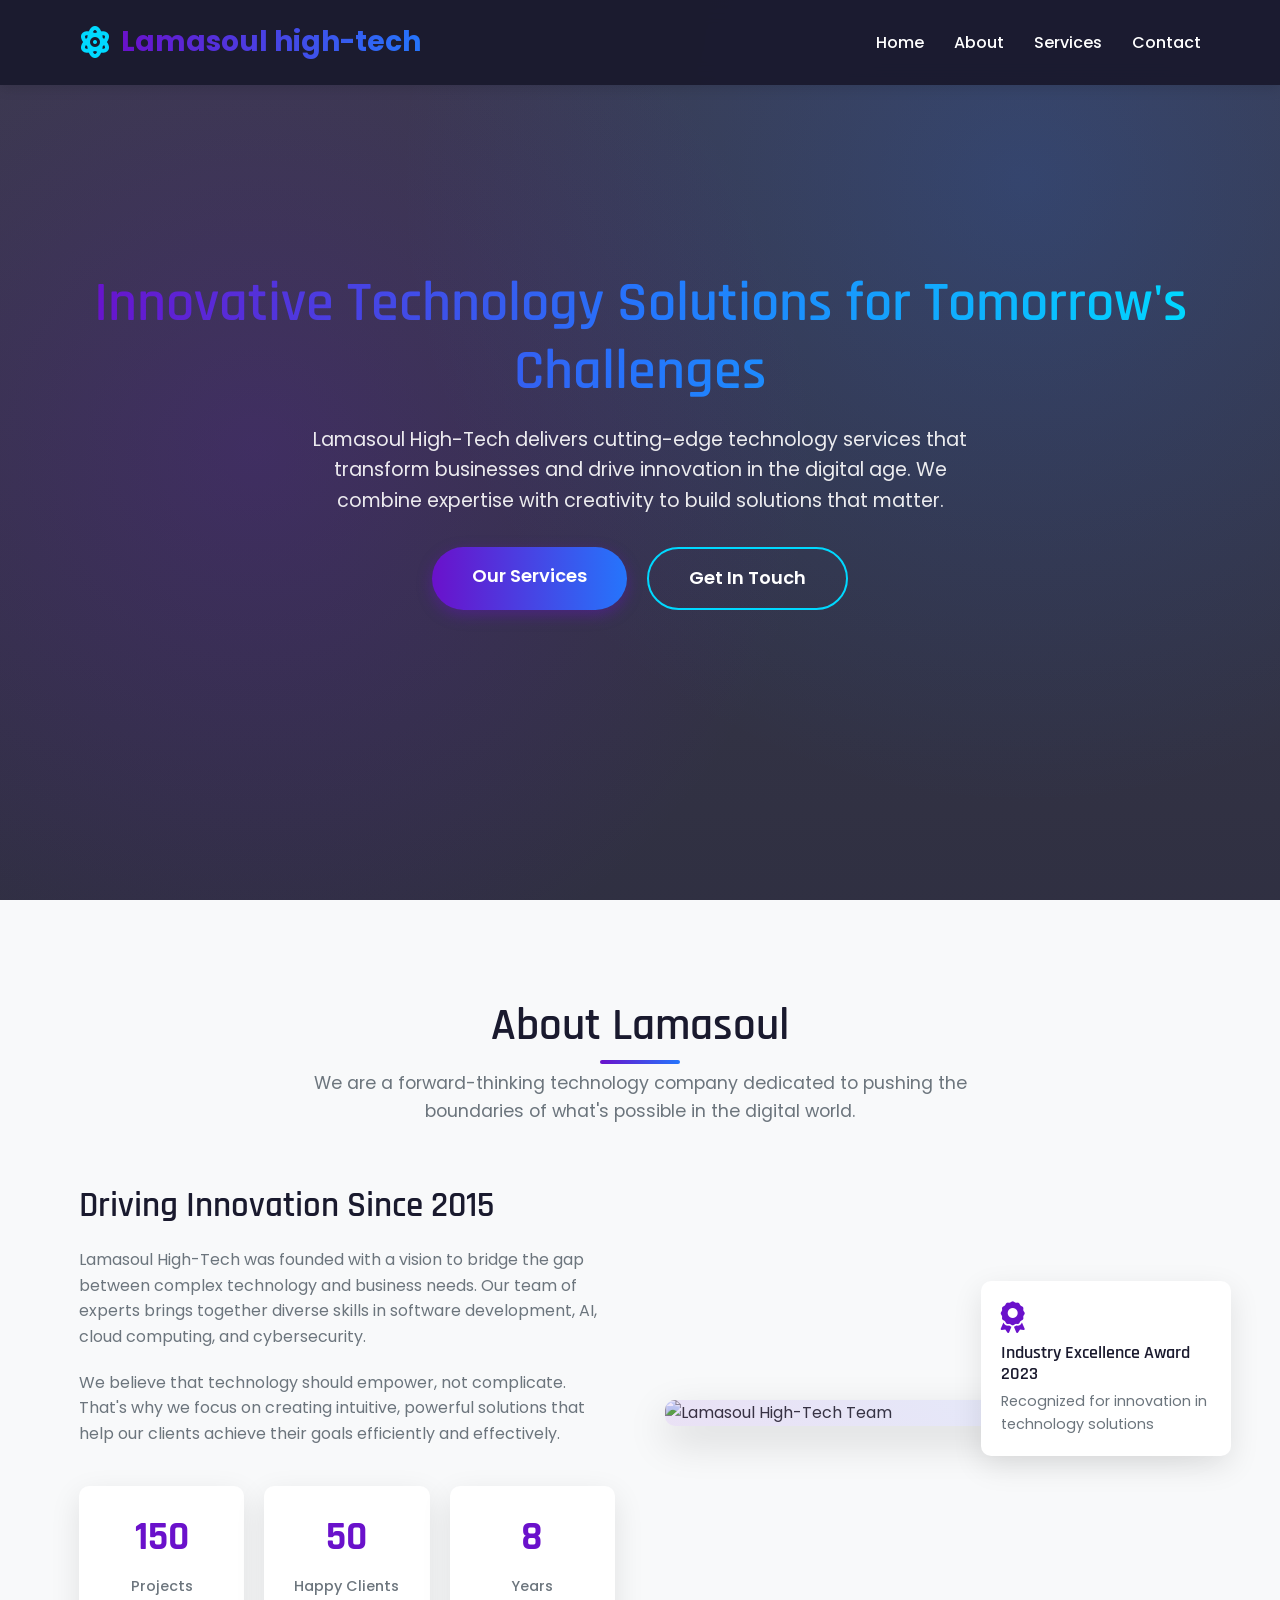
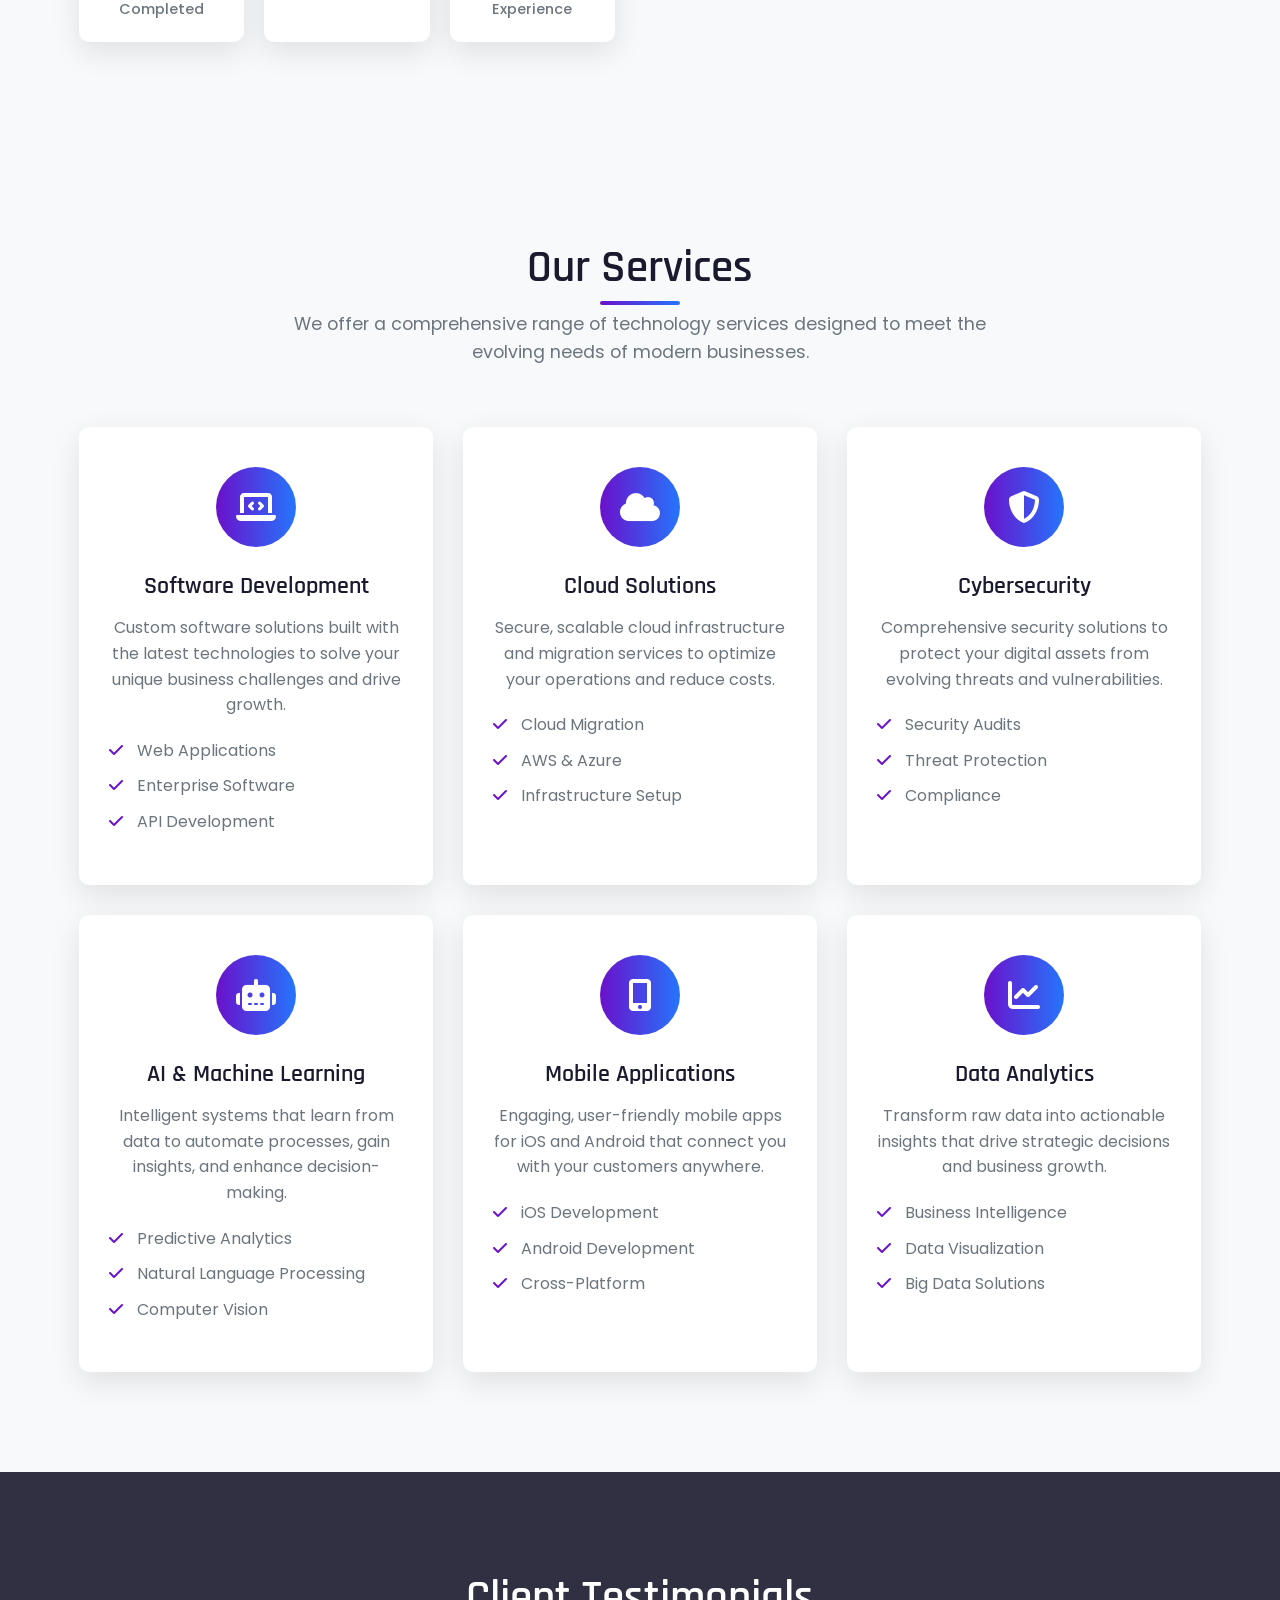
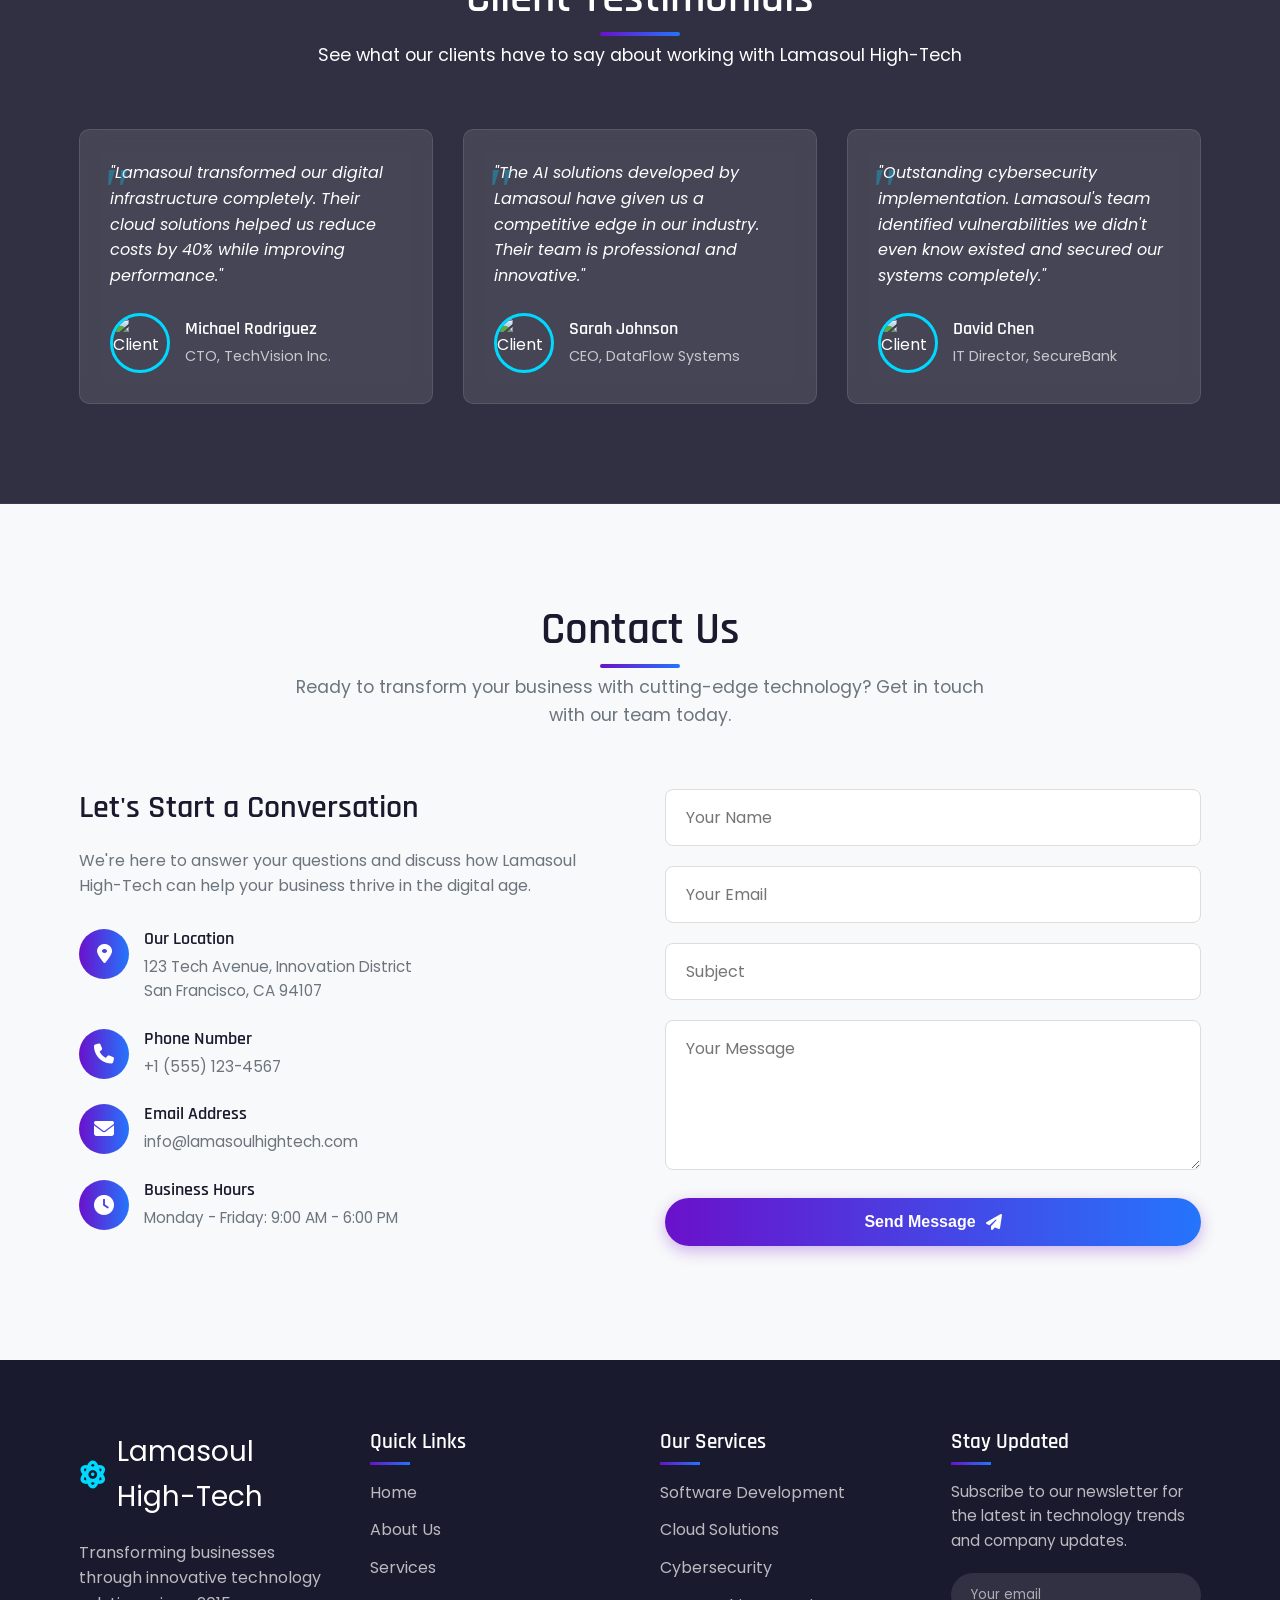
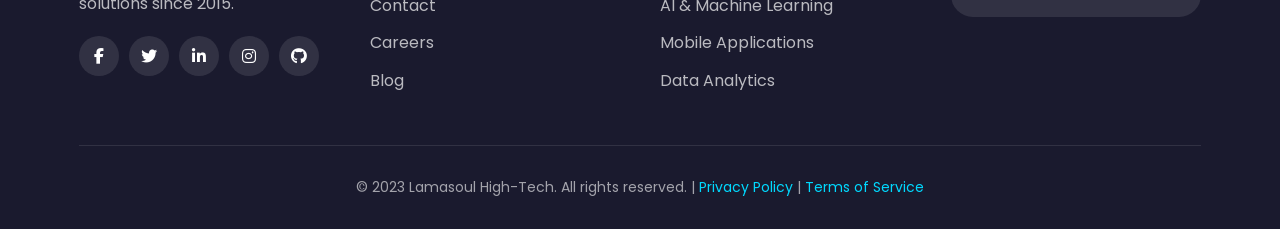
==== lamasoul-high tech/index.html @ cce23ae1 "message" ====
<!DOCTYPE html>
<html lang="en">
<head>
    <meta charset="UTF-8">
    <meta name="viewport" content="width=device-width, initial-scale=1.0">
    <title>Lamasoul High-Tech | Innovative Technology Solutions</title>
    <link rel="stylesheet" href="https://cdnjs.cloudflare.com/ajax/libs/font-awesome/6.4.0/css/all.min.css">
    <link href="https://fonts.googleapis.com/css2?family=Poppins:wght@300;400;500;600;700&family=Rajdhani:wght@500;600;700&display=swap" rel="stylesheet">
    <link rel="stylesheet" href="style.css">
</head>
<body>
    <!-- Header & Navigation -->
    <header id="header">
        <div class="container nav-container">
            <a href="#" class="logo">
                <i class="fas fa-atom logo-icon"></i>
                <span class="logo-text">Lamasoul high-tech</span>
            </a>
            
            <button class="mobile-menu-btn" id="mobileMenuBtn">
                <i class="fas fa-bars"></i>
            </button>
            
            <ul class="nav-links" id="navLinks">
                <li><a href="#home">Home</a></li>
                <li><a href="#about">About</a></li>
                <li><a href="#services">Services</a></li>
                <li><a href="#contact">Contact</a></li>
            </ul>
        </div>
    </header>

    <!-- Hero Section -->
    <section class="hero" id="home">
        <div class="container hero-content">
            <h1>Innovative Technology Solutions for Tomorrow's Challenges</h1>
            <p>Lamasoul High-Tech delivers cutting-edge technology services that transform businesses and drive innovation in the digital age. We combine expertise with creativity to build solutions that matter.</p>
            <div class="hero-buttons">
                <a href="#services" class="cta-button">Our Services</a>
                <a href="#contact" class="cta-button secondary">Get In Touch</a>
            </div>
        </div>
    </section>

    <!-- About Section -->
    <section id="about">
        <div class="container">
            <div class="section-title">
                <h2>About Lamasoul</h2>
                <p>We are a forward-thinking technology company dedicated to pushing the boundaries of what's possible in the digital world.</p>
            </div>
            
            <div class="about-content">
                <div class="about-text">
                    <h3>Driving Innovation Since 2015</h3>
                    <p>Lamasoul High-Tech was founded with a vision to bridge the gap between complex technology and business needs. Our team of experts brings together diverse skills in software development, AI, cloud computing, and cybersecurity.</p>
                    <p>We believe that technology should empower, not complicate. That's why we focus on creating intuitive, powerful solutions that help our clients achieve their goals efficiently and effectively.</p>
                    
                    <div class="stats-container">
                        <div class="stat">
                            <div class="stat-number" data-count="150">0</div>
                            <div class="stat-label">Projects Completed</div>
                        </div>
                        <div class="stat">
                            <div class="stat-number" data-count="50">0</div>
                            <div class="stat-label">Happy Clients</div>
                        </div>
                        <div class="stat">
                            <div class="stat-number" data-count="8">0</div>
                            <div class="stat-label">Years Experience</div>
                        </div>
                    </div>
                </div>
                
                <div class="about-image">
                    <div class="image-frame">
                        <img src="https://images.unsplash.com/photo-1552664730-d307ca884978?ixlib=rb-4.0.3&auto=format&fit=crop&w=1350&q=80" alt="Lamasoul High-Tech Team">
                    </div>
                    <div class="floating-card">
                        <i class="fas fa-award"></i>
                        <h4>Industry Excellence Award 2023</h4>
                        <p>Recognized for innovation in technology solutions</p>
                    </div>
                </div>
            </div>
        </div>
    </section>

    <!-- Services Section -->
    <section class="services" id="services">
        <div class="container">
            <div class="section-title">
                <h2>Our Services</h2>
                <p>We offer a comprehensive range of technology services designed to meet the evolving needs of modern businesses.</p>
            </div>
            
            <div class="services-container">
                <div class="service-card">
                    <div class="service-icon">
                        <i class="fas fa-laptop-code"></i>
                    </div>
                    <h3>Software Development</h3>
                    <p>Custom software solutions built with the latest technologies to solve your unique business challenges and drive growth.</p>
                    <ul class="service-features">
                        <li><i class="fas fa-check"></i> Web Applications</li>
                        <li><i class="fas fa-check"></i> Enterprise Software</li>
                        <li><i class="fas fa-check"></i> API Development</li>
                    </ul>
                </div>
                
                <div class="service-card">
                    <div class="service-icon">
                        <i class="fas fa-cloud"></i>
                    </div>
                    <h3>Cloud Solutions</h3>
                    <p>Secure, scalable cloud infrastructure and migration services to optimize your operations and reduce costs.</p>
                    <ul class="service-features">
                        <li><i class="fas fa-check"></i> Cloud Migration</li>
                        <li><i class="fas fa-check"></i> AWS & Azure</li>
                        <li><i class="fas fa-check"></i> Infrastructure Setup</li>
                    </ul>
                </div>
                
                <div class="service-card">
                    <div class="service-icon">
                        <i class="fas fa-shield-alt"></i>
                    </div>
                    <h3>Cybersecurity</h3>
                    <p>Comprehensive security solutions to protect your digital assets from evolving threats and vulnerabilities.</p>
                    <ul class="service-features">
                        <li><i class="fas fa-check"></i> Security Audits</li>
                        <li><i class="fas fa-check"></i> Threat Protection</li>
                        <li><i class="fas fa-check"></i> Compliance</li>
                    </ul>
                </div>
                
                <div class="service-card">
                    <div class="service-icon">
                        <i class="fas fa-robot"></i>
                    </div>
                    <h3>AI & Machine Learning</h3>
                    <p>Intelligent systems that learn from data to automate processes, gain insights, and enhance decision-making.</p>
                    <ul class="service-features">
                        <li><i class="fas fa-check"></i> Predictive Analytics</li>
                        <li><i class="fas fa-check"></i> Natural Language Processing</li>
                        <li><i class="fas fa-check"></i> Computer Vision</li>
                    </ul>
                </div>
                
                <div class="service-card">
                    <div class="service-icon">
                        <i class="fas fa-mobile-alt"></i>
                    </div>
                    <h3>Mobile Applications</h3>
                    <p>Engaging, user-friendly mobile apps for iOS and Android that connect you with your customers anywhere.</p>
                    <ul class="service-features">
                        <li><i class="fas fa-check"></i> iOS Development</li>
                        <li><i class="fas fa-check"></i> Android Development</li>
                        <li><i class="fas fa-check"></i> Cross-Platform</li>
                    </ul>
                </div>
                
                <div class="service-card">
                    <div class="service-icon">
                        <i class="fas fa-chart-line"></i>
                    </div>
                    <h3>Data Analytics</h3>
                    <p>Transform raw data into actionable insights that drive strategic decisions and business growth.</p>
                    <ul class="service-features">
                        <li><i class="fas fa-check"></i> Business Intelligence</li>
                        <li><i class="fas fa-check"></i> Data Visualization</li>
                        <li><i class="fas fa-check"></i> Big Data Solutions</li>
                    </ul>
                </div>
            </div>
        </div>
    </section>

    <!-- Testimonials Section -->
    <section class="testimonials">
        <div class="container">
            <div class="section-title">
                <h2>Client Testimonials</h2>
                <p>See what our clients have to say about working with Lamasoul High-Tech</p>
            </div>
            
            <div class="testimonial-container">
                <div class="testimonial-card">
                    <div class="testimonial-content">
                        <p>"Lamasoul transformed our digital infrastructure completely. Their cloud solutions helped us reduce costs by 40% while improving performance."</p>
                    </div>
                    <div class="testimonial-author">
                        <div class="author-image">
                            <img src="https://randomuser.me/api/portraits/men/32.jpg" alt="Client">
                        </div>
                        <div class="author-info">
                            <h4>Michael Rodriguez</h4>
                            <p>CTO, TechVision Inc.</p>
                        </div>
                    </div>
                </div>
                
                <div class="testimonial-card">
                    <div class="testimonial-content">
                        <p>"The AI solutions developed by Lamasoul have given us a competitive edge in our industry. Their team is professional and innovative."</p>
                    </div>
                    <div class="testimonial-author">
                        <div class="author-image">
                            <img src="https://randomuser.me/api/portraits/women/44.jpg" alt="Client">
                        </div>
                        <div class="author-info">
                            <h4>Sarah Johnson</h4>
                            <p>CEO, DataFlow Systems</p>
                        </div>
                    </div>
                </div>
                
                <div class="testimonial-card">
                    <div class="testimonial-content">
                        <p>"Outstanding cybersecurity implementation. Lamasoul's team identified vulnerabilities we didn't even know existed and secured our systems completely."</p>
                    </div>
                    <div class="testimonial-author">
                        <div class="author-image">
                            <img src="https://randomuser.me/api/portraits/men/65.jpg" alt="Client">
                        </div>
                        <div class="author-info">
                            <h4>David Chen</h4>
                            <p>IT Director, SecureBank</p>
                        </div>
                    </div>
                </div>
            </div>
        </div>
    </section>

    <!-- Contact Section -->
    <section id="contact">
        <div class="container">
            <div class="section-title">
                <h2>Contact Us</h2>
                <p>Ready to transform your business with cutting-edge technology? Get in touch with our team today.</p>
            </div>
            
            <div class="contact-container">
                <div class="contact-info">
                    <h3>Let's Start a Conversation</h3>
                    <p>We're here to answer your questions and discuss how Lamasoul High-Tech can help your business thrive in the digital age.</p>
                    
                    <div class="contact-details">
                        <div class="contact-item">
                            <i class="fas fa-map-marker-alt"></i>
                            <div>
                                <h4>Our Location</h4>
                                <p>123 Tech Avenue, Innovation District<br>San Francisco, CA 94107</p>
                            </div>
                        </div>
                        
                        <div class="contact-item">
                            <i class="fas fa-phone"></i>
                            <div>
                                <h4>Phone Number</h4>
                                <p>+1 (555) 123-4567</p>
                            </div>
                        </div>
                        
                        <div class="contact-item">
                            <i class="fas fa-envelope"></i>
                            <div>
                                <h4>Email Address</h4>
                                <p>info@lamasoulhightech.com</p>
                            </div>
                        </div>
                        
                        <div class="contact-item">
                            <i class="fas fa-clock"></i>
                            <div>
                                <h4>Business Hours</h4>
                                <p>Monday - Friday: 9:00 AM - 6:00 PM</p>
                            </div>
                        </div>
                    </div>
                </div>
                
                <div class="contact-form">
                    <form id="contactForm">
                        <div class="form-group">
                            <input type="text" placeholder="Your Name" required id="name">
                        </div>
                        <div class="form-group">
                            <input type="email" placeholder="Your Email" required id="email">
                        </div>
                        <div class="form-group">
                            <input type="text" placeholder="Subject" required id="subject">
                        </div>
                        <div class="form-group">
                            <textarea placeholder="Your Message" required id="message"></textarea>
                        </div>
                        <button type="submit" class="submit-btn">
                            <span>Send Message</span>
                            <i class="fas fa-paper-plane"></i>
                        </button>
                    </form>
                </div>
            </div>
        </div>
    </section>

    <!-- Footer -->
    <footer>
        <div class="container">
            <div class="footer-container">
                <div class="footer-about">
                    <div class="footer-logo">
                        <i class="fas fa-atom"></i> Lamasoul High-Tech
                    </div>
                    <p>Transforming businesses through innovative technology solutions since 2015.</p>
                    <div class="social-icons">
                        <a href="#"><i class="fab fa-facebook-f"></i></a>
                        <a href="#"><i class="fab fa-twitter"></i></a>
                        <a href="#"><i class="fab fa-linkedin-in"></i></a>
                        <a href="#"><i class="fab fa-instagram"></i></a>
                        <a href="#"><i class="fab fa-github"></i></a>
                    </div>
                </div>
                
                <div class="footer-links">
                    <h4>Quick Links</h4>
                    <ul>
                        <li><a href="#home">Home</a></li>
                        <li><a href="#about">About Us</a></li>
                        <li><a href="#services">Services</a></li>
                        <li><a href="#contact">Contact</a></li>
                        <li><a href="#">Careers</a></li>
                        <li><a href="#">Blog</a></li>
                    </ul>
                </div>
                
                <div class="footer-services">
                    <h4>Our Services</h4>
                    <ul>
                        <li><a href="#services">Software Development</a></li>
                        <li><a href="#services">Cloud Solutions</a></li>
                        <li><a href="#services">Cybersecurity</a></li>
                        <li><a href="#services">AI & Machine Learning</a></li>
                        <li><a href="#services">Mobile Applications</a></li>
                        <li><a href="#services">Data Analytics</a></li>
                    </ul>
                </div>
                
                <div class="footer-newsletter">
                    <h4>Stay Updated</h4>
                    <p>Subscribe to our newsletter for the latest in technology trends and company updates.</p>
                    <form id="newsletterForm">
                        <div class="newsletter-input">
                            <input type="email" placeholder="Your email" required>
                            <button type="submit"><i class="fas fa-paper-plane"></i></button>
                        </div>
                    </form>
                </div>
            </div>
            
            <div class="copyright">
                <p>&copy; 2023 Lamasoul High-Tech. All rights reserved. | <a href="#">Privacy Policy</a> | <a href="#">Terms of Service</a></p>
            </div>
        </div>
    </footer>

    <!-- Back to Top Button -->
    <button class="back-to-top" id="backToTop">
        <i class="fas fa-arrow-up"></i>
    </button>

    <script src="script.js"></script>
</body>
</html>
---- lamasoul-high tech/style.css ----
/* Reset and Base Styles */
* {
    margin: 0;
    padding: 0;
    box-sizing: border-box;
}

:root {
    --primary: #6a11cb;
    --primary-dark: #4d0c9c;
    --secondary: #2575fc;
    --secondary-dark: #1c5dc1;
    --accent: #00d9ff;
    --accent-dark: #00b8d9;
    --dark: #1a1a2e;
    --dark-light: #2d2d44;
    --light: #f8f9fa;
    --gray: #6c757d;
    --gray-light: #e9ecef;
    --success: #28a745;
    --transition: all 0.3s ease;
    --shadow: 0 10px 30px rgba(0, 0, 0, 0.1);
    --shadow-hover: 0 15px 40px rgba(0, 0, 0, 0.15);
}

body {
    font-family: 'Poppins', sans-serif;
    line-height: 1.6;
    color: #333;
    background-color: var(--light);
    overflow-x: hidden;
}

h1, h2, h3, h4 {
    font-family: 'Rajdhani', sans-serif;
    font-weight: 600;
    line-height: 1.2;
}

.container {
    width: 90%;
    max-width: 1200px;
    margin: 0 auto;
    padding: 0 15px;
}

/* Header & Navigation */
header {
    background-color: rgba(26, 26, 46, 0.95);
    padding: 20px 0;
    position: fixed;
    width: 100%;
    top: 0;
    z-index: 1000;
    box-shadow: 0 4px 12px rgba(0, 0, 0, 0.1);
    transition: var(--transition);
    backdrop-filter: blur(10px);
}

header.scrolled {
    padding: 15px 0;
    background-color: rgba(26, 26, 46, 0.98);
}

.nav-container {
    display: flex;
    justify-content: space-between;
    align-items: center;
}

.logo {
    display: flex;
    align-items: center;
    color: white;
    text-decoration: none;
    font-weight: 700;
    font-size: 28px;
    transition: var(--transition);
}

.logo:hover {
    transform: scale(1.05);
}

.logo-icon {
    color: var(--accent);
    margin-right: 10px;
    font-size: 32px;
    transition: var(--transition);
}

.logo:hover .logo-icon {
    transform: rotate(180deg);
}

.logo-text {
    background: linear-gradient(to right, #6a11cb, #2575fc);
    -webkit-background-clip: text;
    background-clip: text;
    color: transparent;
}

.nav-links {
    display: flex;
    list-style: none;
}

.nav-links li {
    margin-left: 30px;
}

.nav-links a {
    color: white;
    text-decoration: none;
    font-weight: 500;
    font-size: 16px;
    transition: var(--transition);
    position: relative;
    padding: 5px 0;
}

.nav-links a:hover {
    color: var(--accent);
}

.nav-links a::after {
    content: '';
    position: absolute;
    bottom: 0;
    left: 0;
    width: 0;
    height: 2px;
    background: linear-gradient(to right, var(--primary), var(--secondary));
    transition: var(--transition);
}

.nav-links a:hover::after {
    width: 100%;
}

.mobile-menu-btn {
    display: none;
    background: none;
    border: none;
    color: white;
    font-size: 24px;
    cursor: pointer;
    width: 40px;
    height: 40px;
    border-radius: 5px;
    transition: var(--transition);
}

.mobile-menu-btn:hover {
    background-color: rgba(255, 255, 255, 0.1);
}

/* Hero Section */
.hero {
    height: 100vh;
    background: linear-gradient(rgba(26, 26, 46, 0.85), rgba(26, 26, 46, 0.9)), url('https://images.unsplash.com/photo-1451187580459-43490279c0fa?ixlib=rb-4.0.3&auto=format&fit=crop&w=1350&q=80');
    background-size: cover;
    background-position: center;
    background-attachment: fixed;
    display: flex;
    align-items: center;
    color: white;
    text-align: center;
    padding-top: 80px;
    position: relative;
    overflow: hidden;
}

.hero::before {
    content: '';
    position: absolute;
    top: 0;
    left: 0;
    width: 100%;
    height: 100%;
    background: radial-gradient(circle at 20% 50%, rgba(106, 17, 203, 0.2) 0%, transparent 50%),
                radial-gradient(circle at 80% 20%, rgba(37, 117, 252, 0.2) 0%, transparent 50%);
}

.hero-content {
    position: relative;
    z-index: 1;
    animation: fadeInUp 1s ease;
}

.hero-content h1 {
    font-size: 3.5rem;
    margin-bottom: 20px;
    background: linear-gradient(to right, #6a11cb, #2575fc, #00d9ff);
    -webkit-background-clip: text;
    background-clip: text;
    color: transparent;
    line-height: 1.2;
}

.hero-content p {
    font-size: 1.2rem;
    max-width: 700px;
    margin: 0 auto 30px;
    color: rgba(255, 255, 255, 0.9);
}

.hero-buttons {
    display: flex;
    gap: 20px;
    justify-content: center;
    flex-wrap: wrap;
}

.cta-button {
    display: inline-block;
    padding: 15px 40px;
    background: linear-gradient(to right, var(--primary), var(--secondary));
    color: white;
    text-decoration: none;
    border-radius: 50px;
    font-weight: 600;
    font-size: 18px;
    transition: var(--transition);
    box-shadow: 0 5px 15px rgba(106, 17, 203, 0.4);
    border: none;
    cursor: pointer;
    position: relative;
    overflow: hidden;
}

.cta-button::before {
    content: '';
    position: absolute;
    top: 0;
    left: -100%;
    width: 100%;
    height: 100%;
    background: linear-gradient(90deg, transparent, rgba(255, 255, 255, 0.2), transparent);
    transition: 0.5s;
}

.cta-button:hover::before {
    left: 100%;
}

.cta-button:hover {
    transform: translateY(-5px);
    box-shadow: 0 10px 20px rgba(106, 17, 203, 0.5);
    background: linear-gradient(to right, var(--primary-dark), var(--secondary-dark));
}

.cta-button.secondary {
    background: transparent;
    border: 2px solid var(--accent);
    box-shadow: none;
}

.cta-button.secondary:hover {
    background: var(--accent);
    color: var(--dark);
}

/* Section Styling */
section {
    padding: 100px 0;
}

.section-title {
    text-align: center;
    margin-bottom: 60px;
}

.section-title h2 {
    font-size: 2.8rem;
    color: var(--dark);
    margin-bottom: 15px;
    position: relative;
    display: inline-block;
}

.section-title h2::after {
    content: '';
    position: absolute;
    bottom: -10px;
    left: 50%;
    transform: translateX(-50%);
    width: 80px;
    height: 4px;
    background: linear-gradient(to right, var(--primary), var(--secondary));
    border-radius: 2px;
}

.section-title p {
    color: var(--gray);
    max-width: 700px;
    margin: 0 auto;
    font-size: 1.1rem;
}

/* About Section */
.about-content {
    display: grid;
    grid-template-columns: 1fr 1fr;
    gap: 50px;
    align-items: center;
}

.about-text h3 {
    font-size: 2.2rem;
    color: var(--dark);
    margin-bottom: 20px;
}

.about-text p {
    margin-bottom: 20px;
    color: var(--gray);
}

.stats-container {
    display: flex;
    justify-content: space-between;
    margin-top: 40px;
    gap: 20px;
}

.stat {
    text-align: center;
    padding: 20px;
    border-radius: 10px;
    background: white;
    box-shadow: var(--shadow);
    transition: var(--transition);
    flex: 1;
}

.stat:hover {
    transform: translateY(-10px);
    box-shadow: var(--shadow-hover);
}

.stat-number {
    font-size: 2.5rem;
    font-weight: 700;
    color: var(--primary);
    margin-bottom: 5px;
    font-family: 'Rajdhani', sans-serif;
}

.stat-label {
    color: var(--gray);
    font-size: 0.9rem;
    font-weight: 500;
}

.about-image {
    position: relative;
}

.image-frame {
    border-radius: 10px;
    overflow: hidden;
    box-shadow: var(--shadow-hover);
    position: relative;
}

.image-frame::before {
    content: '';
    position: absolute;
    top: 0;
    left: 0;
    width: 100%;
    height: 100%;
    background: linear-gradient(45deg, rgba(106, 17, 203, 0.1), rgba(37, 117, 252, 0.1));
    z-index: 1;
}

.image-frame img {
    width: 100%;
    height: auto;
    display: block;
    transition: var(--transition);
}

.image-frame:hover img {
    transform: scale(1.05);
}

.floating-card {
    position: absolute;
    bottom: -30px;
    right: -30px;
    background: white;
    padding: 20px;
    border-radius: 10px;
    box-shadow: var(--shadow);
    z-index: 2;
    width: 250px;
    animation: float 3s ease-in-out infinite;
}

.floating-card i {
    font-size: 32px;
    color: var(--primary);
    margin-bottom: 10px;
}

.floating-card h4 {
    font-size: 1.1rem;
    margin-bottom: 5px;
    color: var(--dark);
}

.floating-card p {
    font-size: 0.9rem;
    color: var(--gray);
}

/* Services Section */
.services {
    background-color: #f8f9fa;
}

.services-container {
    display: grid;
    grid-template-columns: repeat(auto-fit, minmax(300px, 1fr));
    gap: 30px;
}

.service-card {
    background: white;
    border-radius: 10px;
    overflow: hidden;
    box-shadow: var(--shadow);
    transition: var(--transition);
    padding: 40px 30px;
    text-align: center;
    position: relative;
    z-index: 1;
}

.service-card::before {
    content: '';
    position: absolute;
    top: 0;
    left: 0;
    width: 100%;
    height: 0;
    background: linear-gradient(to bottom, var(--primary), var(--secondary));
    z-index: -1;
    transition: var(--transition);
}

.service-card:hover::before {
    height: 100%;
}

.service-card:hover {
    transform: translateY(-15px);
    box-shadow: var(--shadow-hover);
    color: white;
}

.service-card:hover .service-icon {
    background: white;
    color: var(--primary);
}

.service-card:hover h3,
.service-card:hover p,
.service-card:hover .service-features li {
    color: white;
}

.service-icon {
    width: 80px;
    height: 80px;
    margin: 0 auto 25px;
    background: linear-gradient(to right, var(--primary), var(--secondary));
    border-radius: 50%;
    display: flex;
    align-items: center;
    justify-content: center;
    font-size: 32px;
    color: white;
    transition: var(--transition);
}

.service-card h3 {
    font-size: 1.5rem;
    margin-bottom: 15px;
    color: var(--dark);
    transition: var(--transition);
}

.service-card p {
    color: var(--gray);
    margin-bottom: 20px;
    transition: var(--transition);
}

.service-features {
    list-style: none;
    text-align: left;
    margin-top: 20px;
}

.service-features li {
    margin-bottom: 10px;
    color: var(--gray);
    transition: var(--transition);
}

.service-features i {
    color: var(--primary);
    margin-right: 10px;
    transition: var(--transition);
}

.service-card:hover .service-features i {
    color: white;
}

/* Testimonials Section */
.testimonials {
    background: linear-gradient(rgba(26, 26, 46, 0.9), rgba(26, 26, 46, 0.9)), url('https://images.unsplash.com/photo-1559136555-9303baea8ebd?ixlib=rb-4.0.3&auto=format&fit=crop&w=1350&q=80');
    background-size: cover;
    background-position: center;
    color: white;
}

.testimonials .section-title h2,
.testimonials .section-title p {
    color: white;
}

.testimonial-container {
    display: grid;
    grid-template-columns: repeat(auto-fit, minmax(300px, 1fr));
    gap: 30px;
}

.testimonial-card {
    background: rgba(255, 255, 255, 0.1);
    backdrop-filter: blur(10px);
    border-radius: 10px;
    padding: 30px;
    border: 1px solid rgba(255, 255, 255, 0.1);
    transition: var(--transition);
}

.testimonial-card:hover {
    transform: translateY(-10px);
    border-color: var(--accent);
    box-shadow: 0 10px 30px rgba(0, 217, 255, 0.2);
}

.testimonial-content {
    margin-bottom: 25px;
    font-style: italic;
    position: relative;
}

.testimonial-content::before {
    content: '"';
    font-size: 4rem;
    color: var(--accent);
    opacity: 0.3;
    position: absolute;
    top: -20px;
    left: -10px;
    font-family: Georgia, serif;
}

.testimonial-author {
    display: flex;
    align-items: center;
}

.author-image {
    width: 60px;
    height: 60px;
    border-radius: 50%;
    overflow: hidden;
    margin-right: 15px;
    border: 3px solid var(--accent);
}

.author-image img {
    width: 100%;
    height: 100%;
    object-fit: cover;
}

.author-info h4 {
    font-size: 1.1rem;
    margin-bottom: 5px;
    color: white;
}

.author-info p {
    font-size: 0.9rem;
    color: rgba(255, 255, 255, 0.7);
}

/* Contact Section */
.contact-container {
    display: grid;
    grid-template-columns: 1fr 1fr;
    gap: 50px;
}

.contact-info h3 {
    font-size: 2rem;
    margin-bottom: 20px;
    color: var(--dark);
}

.contact-info p {
    margin-bottom: 30px;
    color: var(--gray);
}

.contact-details {
    margin-bottom: 30px;
}

.contact-item {
    display: flex;
    align-items: flex-start;
    margin-bottom: 25px;
}

.contact-item i {
    width: 50px;
    height: 50px;
    background: linear-gradient(to right, var(--primary), var(--secondary));
    border-radius: 50%;
    display: flex;
    align-items: center;
    justify-content: center;
    color: white;
    margin-right: 15px;
    font-size: 20px;
    flex-shrink: 0;
}

.contact-item h4 {
    font-size: 1.1rem;
    margin-bottom: 5px;
    color: var(--dark);
}

.contact-item p {
    color: var(--gray);
    margin-bottom: 0;
    font-size: 0.95rem;
}

.contact-form .form-group {
    margin-bottom: 20px;
}

.contact-form input,
.contact-form textarea {
    width: 100%;
    padding: 15px 20px;
    border: 1px solid #ddd;
    border-radius: 8px;
    font-family: 'Poppins', sans-serif;
    font-size: 16px;
    transition: var(--transition);
    background-color: white;
}

.contact-form input:focus,
.contact-form textarea:focus {
    outline: none;
    border-color: var(--primary);
    box-shadow: 0 0 0 3px rgba(106, 17, 203, 0.1);
}

.contact-form textarea {
    height: 150px;
    resize: vertical;
    min-height: 150px;
}

.submit-btn {
    background: linear-gradient(to right, var(--primary), var(--secondary));
    color: white;
    border: none;
    padding: 15px 40px;
    border-radius: 50px;
    font-weight: 600;
    font-size: 16px;
    cursor: pointer;
    transition: var(--transition);
    box-shadow: 0 5px 15px rgba(106, 17, 203, 0.3);
    display: flex;
    align-items: center;
    justify-content: center;
    gap: 10px;
    width: 100%;
}

.submit-btn:hover {
    transform: translateY(-3px);
    box-shadow: 0 8px 20px rgba(106, 17, 203, 0.4);
    background: linear-gradient(to right, var(--primary-dark), var(--secondary-dark));
}

.submit-btn i {
    transition: var(--transition);
}

.submit-btn:hover i {
    transform: translateX(5px);
}

/* Footer */
footer {
    background-color: var(--dark);
    color: white;
    padding: 70px 0 30px;
}

.footer-container {
    display: grid;
    grid-template-columns: repeat(auto-fit, minmax(250px, 1fr));
    gap: 40px;
    margin-bottom: 40px;
}

.footer-logo {
    font-size: 28px;
    margin-bottom: 20px;
    display: flex;
    align-items: center;
    color: white;
}

.footer-logo i {
    color: var(--accent);
    margin-right: 10px;
}

.footer-about p {
    color: rgba(255, 255, 255, 0.7);
    margin-bottom: 20px;
}

.social-icons {
    display: flex;
    gap: 10px;
}

.social-icons a {
    display: flex;
    align-items: center;
    justify-content: center;
    width: 40px;
    height: 40px;
    background: rgba(255, 255, 255, 0.1);
    border-radius: 50%;
    color: white;
    text-decoration: none;
    transition: var(--transition);
}

.social-icons a:hover {
    background: linear-gradient(to right, var(--primary), var(--secondary));
    transform: translateY(-5px);
}

.footer-links h4,
.footer-services h4,
.footer-newsletter h4 {
    font-size: 1.3rem;
    margin-bottom: 25px;
    position: relative;
    color: white;
}

.footer-links h4::after,
.footer-services h4::after,
.footer-newsletter h4::after {
    content: '';
    position: absolute;
    bottom: -10px;
    left: 0;
    width: 40px;
    height: 3px;
    background: linear-gradient(to right, var(--primary), var(--secondary));
}

.footer-links ul,
.footer-services ul {
    list-style: none;
}

.footer-links li,
.footer-services li {
    margin-bottom: 12px;
}

.footer-links a,
.footer-services a {
    color: rgba(255, 255, 255, 0.7);
    text-decoration: none;
    transition: var(--transition);
}

.footer-links a:hover,
.footer-services a:hover {
    color: var(--accent);
    padding-left: 5px;
}

.footer-newsletter p {
    color: rgba(255, 255, 255, 0.7);
    margin-bottom: 20px;
    font-size: 0.95rem;
}

.newsletter-input {
    display: flex;
    background: rgba(255, 255, 255, 0.1);
    border-radius: 50px;
    overflow: hidden;
}

.newsletter-input input {
    flex: 1;
    padding: 12px 20px;
    background: transparent;
    border: none;
    color: white;
    font-family: 'Poppins', sans-serif;
}

.newsletter-input input::placeholder {
    color: rgba(255, 255, 255, 0.6);
}

.newsletter-input input:focus {
    outline: none;
}

.newsletter-input button {
    background: linear-gradient(to right, var(--primary), var(--secondary));
    border: none;
    color: white;
    width: 50px;
    cursor: pointer;
    transition: var(--transition);
}

.newsletter-input button:hover {
    background: linear-gradient(to right, var(--primary-dark), var(--secondary-dark));
}

.copyright {
    text-align: center;
    padding-top: 30px;
    border-top: 1px solid rgba(255, 255, 255, 0.1);
    color: rgba(255, 255, 255, 0.6);
    font-size: 14px;
}

.copyright a {
    color: var(--accent);
    text-decoration: none;
}

.copyright a:hover {
    text-decoration: underline;
}

/* Back to Top Button */
.back-to-top {
    position: fixed;
    bottom: 30px;
    right: 30px;
    width: 50px;
    height: 50px;
    background: linear-gradient(to right, var(--primary), var(--secondary));
    color: white;
    border: none;
    border-radius: 50%;
    cursor: pointer;
    display: flex;
    align-items: center;
    justify-content: center;
    font-size: 20px;
    opacity: 0;
    visibility: hidden;
    transition: var(--transition);
    z-index: 999;
    box-shadow: 0 5px 15px rgba(106, 17, 203, 0.3);
}

.back-to-top.visible {
    opacity: 1;
    visibility: visible;
}

.back-to-top:hover {
    transform: translateY(-5px);
    box-shadow: 0 10px 20px rgba(106, 17, 203, 0.4);
}

/* Animations */
@keyframes fadeInUp {
    from {
        opacity: 0;
        transform: translateY(30px);
    }
    to {
        opacity: 1;
        transform: translateY(0);
    }
}

@keyframes float {
    0%, 100% {
        transform: translateY(0);
    }
    50% {
        transform: translateY(-10px);
    }
}

/* Responsive Design */
@media (max-width: 992px) {
    .hero-content h1 {
        font-size: 2.8rem;
    }
    
    .about-content,
    .contact-container {
        grid-template-columns: 1fr;
    }
    
    .about-image {
        order: -1;
    }
    
    .stats-container {
        justify-content: center;
        flex-wrap: wrap;
    }
    
    .stat {
        min-width: 150px;
    }
}

@media (max-width: 768px) {
    .mobile-menu-btn {
        display: block;
    }
    
    .nav-links {
        position: fixed;
        top: 70px;
        left: 0;
        width: 100%;
        background-color: rgba(26, 26, 46, 0.98);
        backdrop-filter: blur(10px);
        flex-direction: column;
        align-items: center;
        padding: 20px 0;
        transform: translateY(-100%);
        opacity: 0;
        visibility: hidden;
        transition: var(--transition);
        box-shadow: 0 10px 20px rgba(0, 0, 0, 0.1);
        z-index: 999;
    }
    
    .nav-links.active {
        transform: translateY(0);
        opacity: 1;
        visibility: visible;
    }
    
    .nav-links li {
        margin: 15px 0;
    }
    
    .hero-content h1 {
        font-size: 2.2rem;
    }
    
    .section-title h2 {
        font-size: 2.2rem;
    }
    
    .hero-buttons {
        flex-direction: column;
        align-items: center;
    }
    
    .cta-button {
        width: 100%;
        max-width: 300px;
    }
}

@media (max-width: 576px) {
    .hero-content h1 {
        font-size: 1.8rem;
    }
    
    .section-title h2 {
        font-size: 1.8rem;
    }
    
    .service-card {
        padding: 30px 20px;
    }
    
    .floating-card {
        position: relative;
        bottom: 0;
        right: 0;
        width: 100%;
        margin-top: 20px;
    }
    
    .testimonial-container {
        grid-template-columns: 1fr;
    }
}
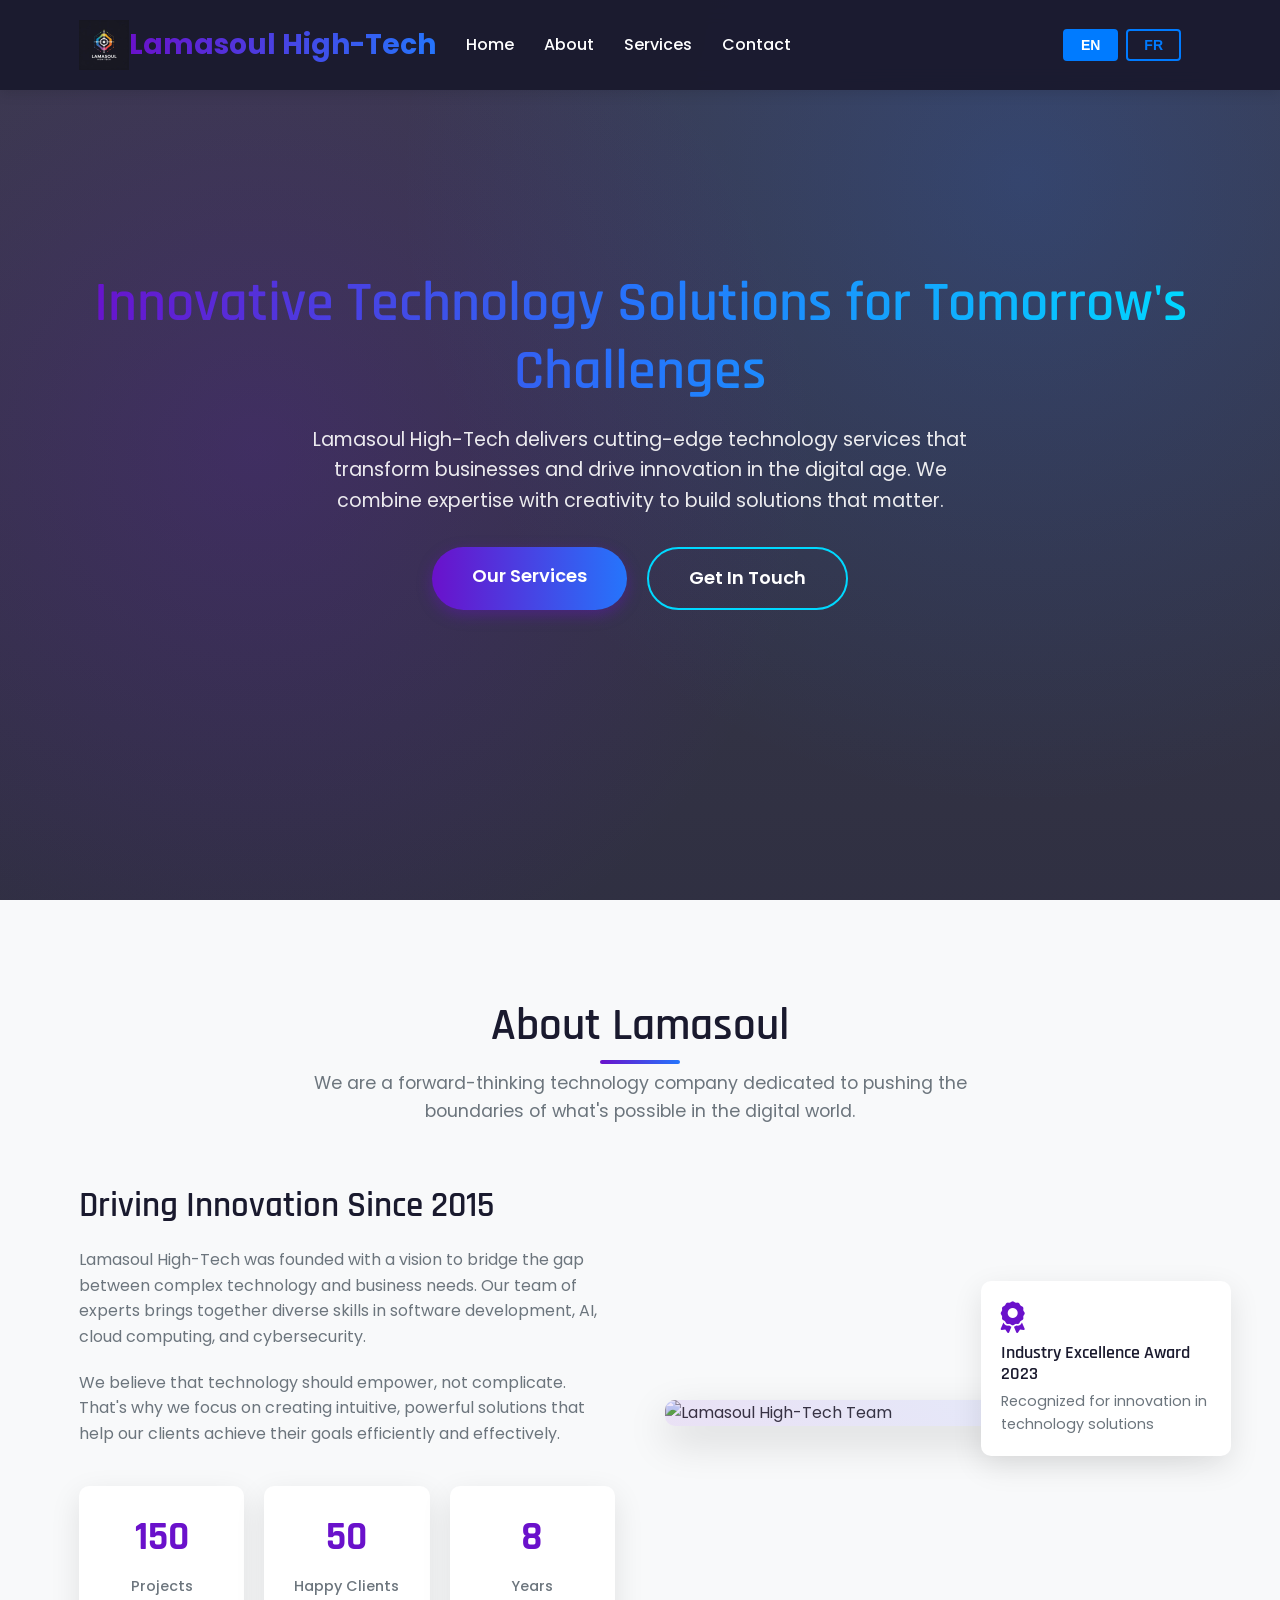
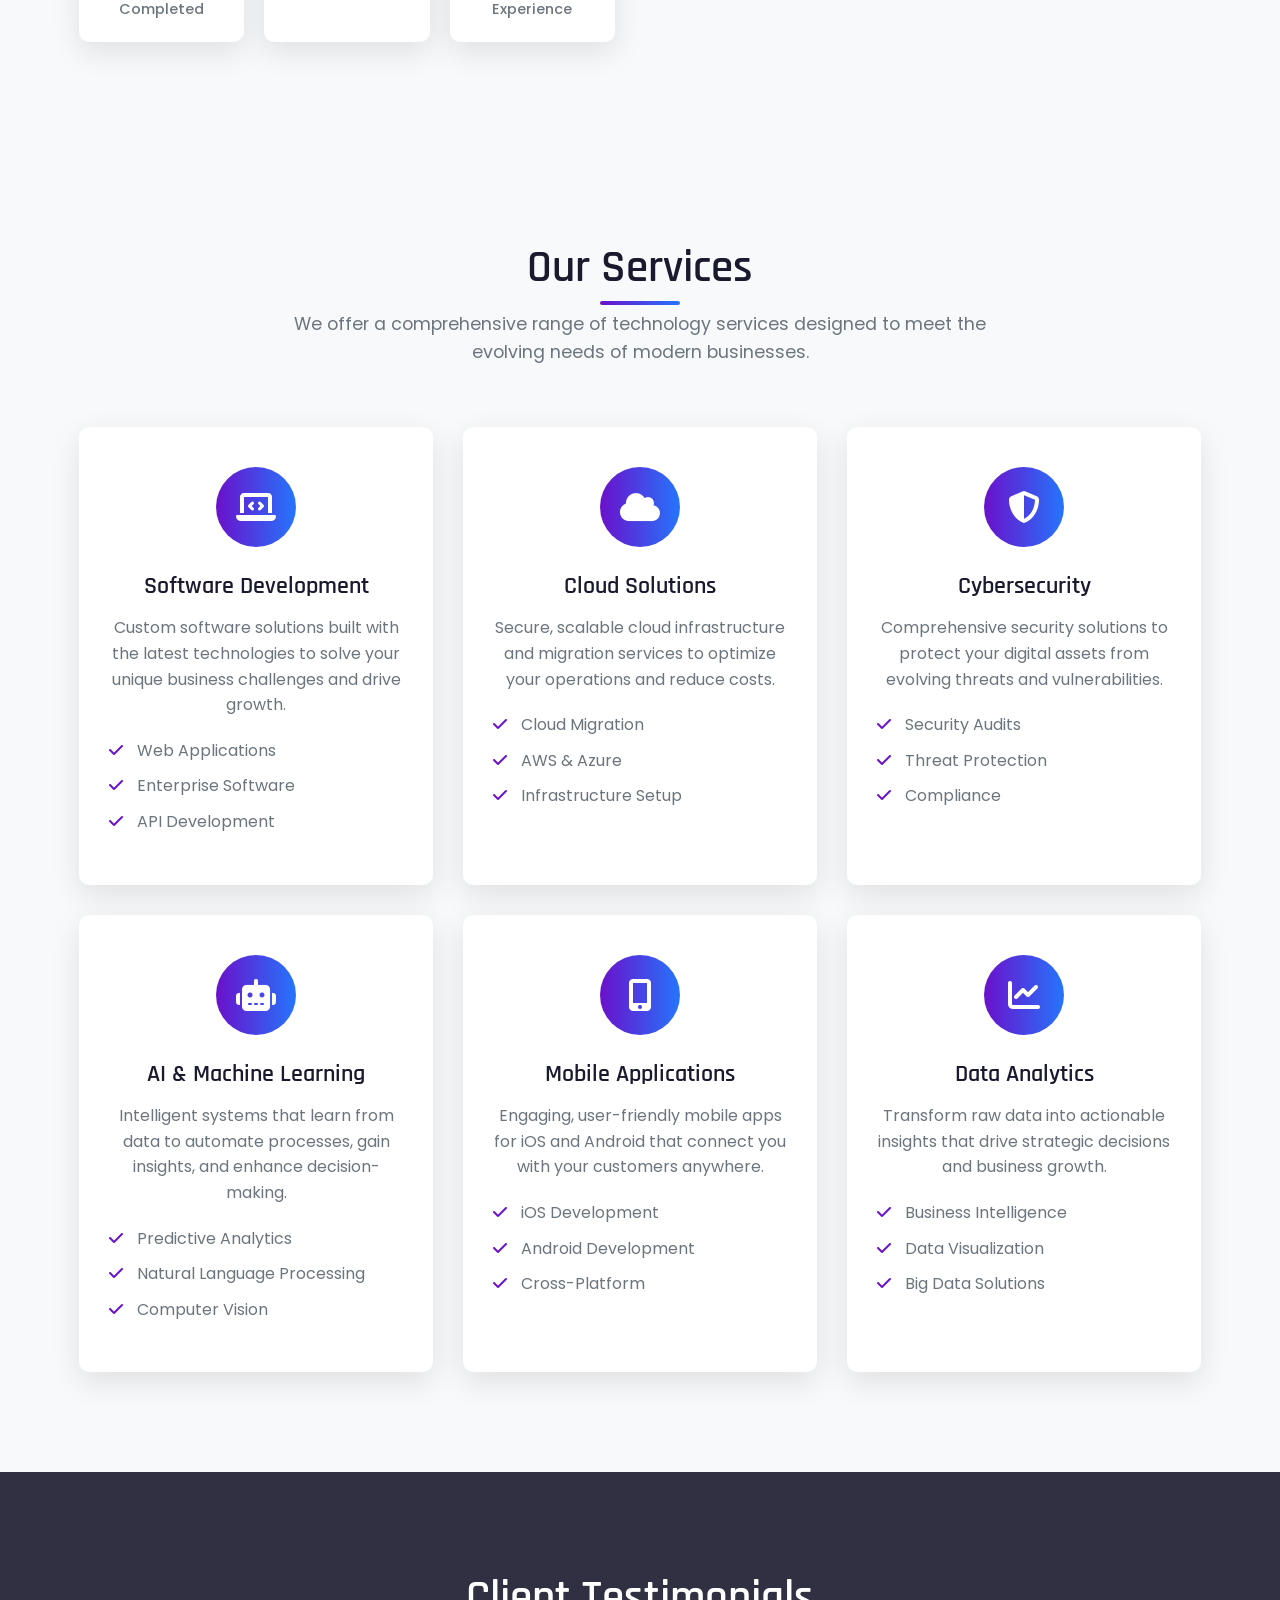
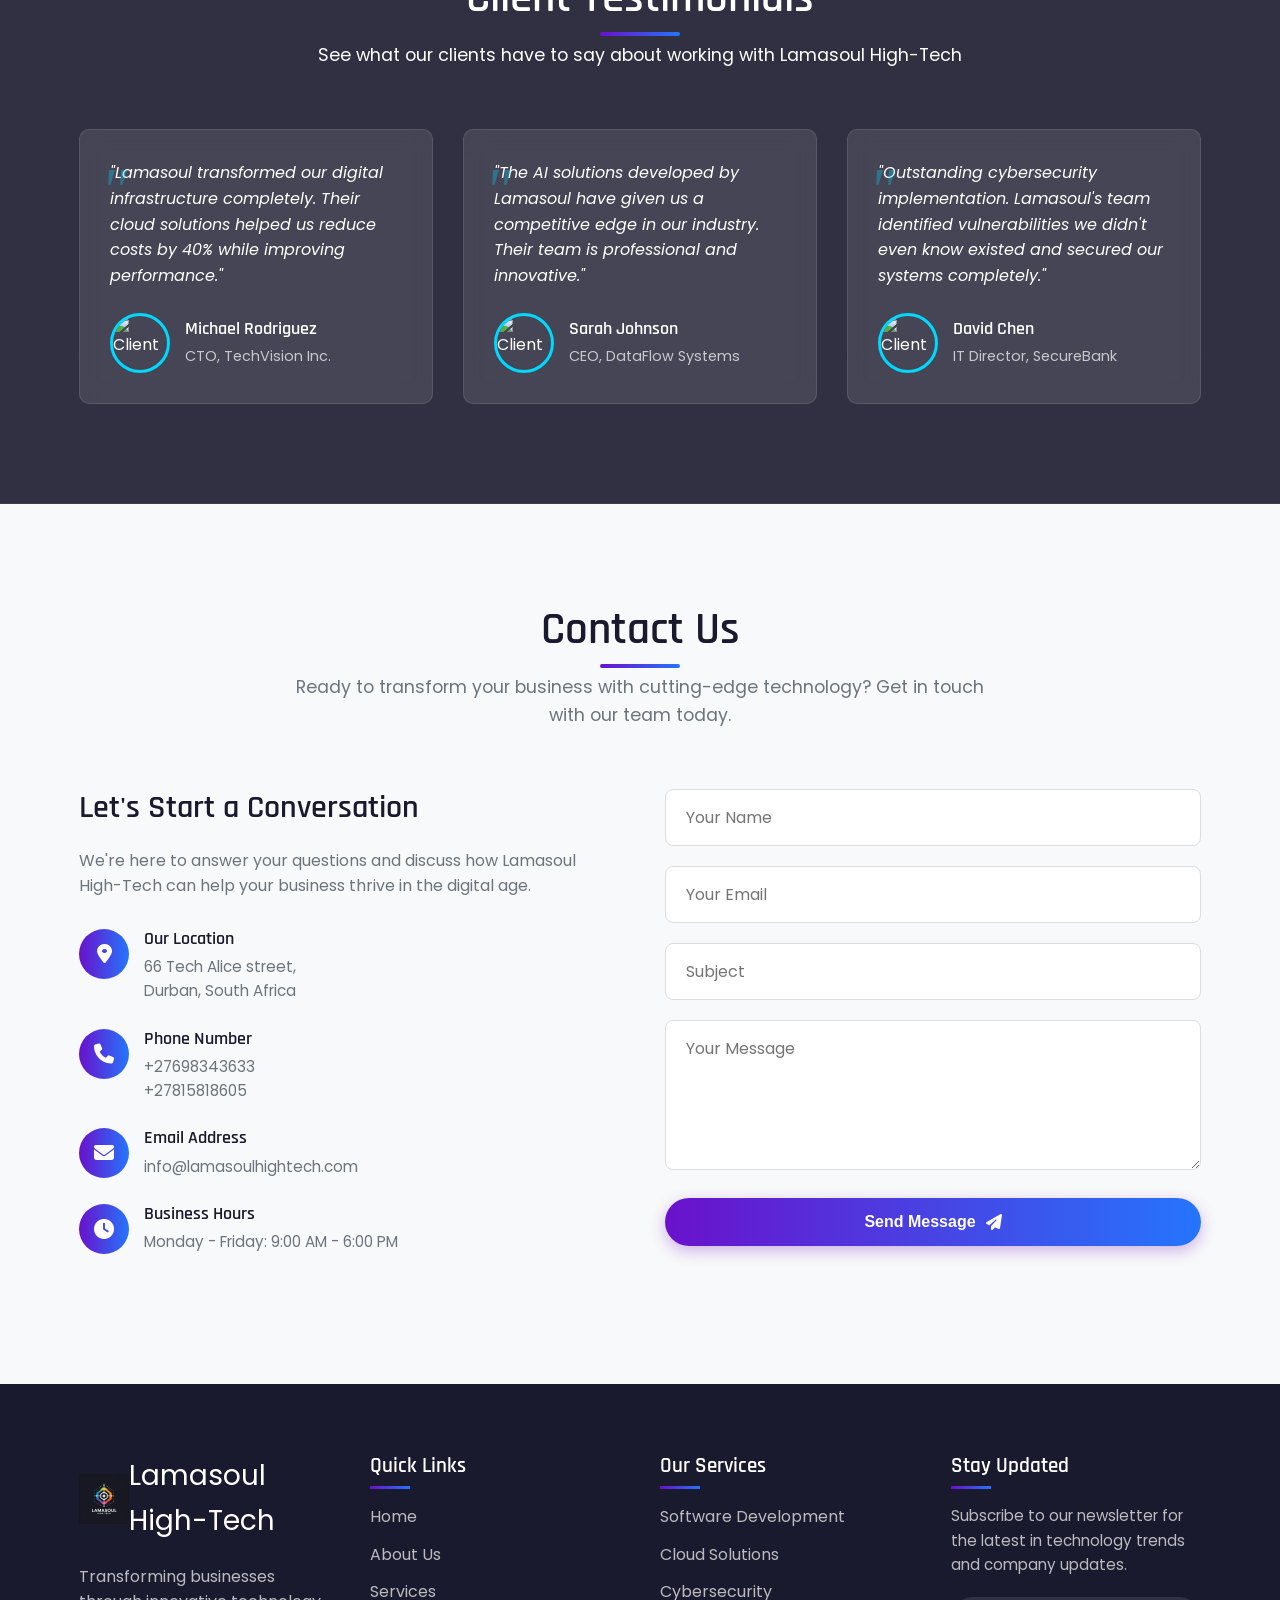
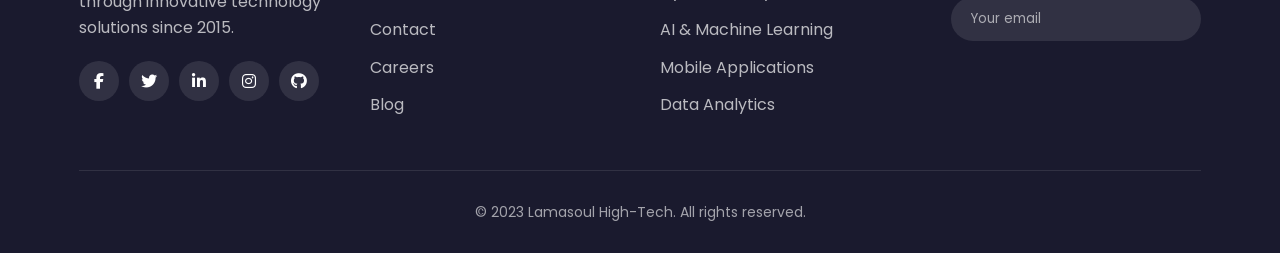
==== commit 875c923f: "new" ====
--- a/lamasoul-high tech/index.html
+++ b/lamasoul-high tech/index.html
@@ -3,7 +3,7 @@
 <head>
     <meta charset="UTF-8">
     <meta name="viewport" content="width=device-width, initial-scale=1.0">
-    <title>Lamasoul High-Tech | Innovative Technology Solutions</title>
+    <title data-translate="title">Lamasoul High-Tech | Innovative Technology Solutions</title>
     <link rel="stylesheet" href="https://cdnjs.cloudflare.com/ajax/libs/font-awesome/6.4.0/css/all.min.css">
     <link href="https://fonts.googleapis.com/css2?family=Poppins:wght@300;400;500;600;700&family=Rajdhani:wght@500;600;700&display=swap" rel="stylesheet">
     <link rel="stylesheet" href="style.css">
@@ -13,8 +13,8 @@
     <header id="header">
         <div class="container nav-container">
             <a href="#" class="logo">
-                <i class="fas fa-atom logo-icon"></i>
-                <span class="logo-text">Lamasoul high-tech</span>
+                <img src="images/IMG-20250728-WA0002 (1).jpg" alt="Lamasoul High-Tech Logo" class="logo-img">
+                <span class="logo-text" data-translate="company_name">Lamasoul high-tech</span>
             </a>
             
             <button class="mobile-menu-btn" id="mobileMenuBtn">
@@ -22,22 +22,27 @@
             </button>
             
             <ul class="nav-links" id="navLinks">
-                <li><a href="#home">Home</a></li>
-                <li><a href="#about">About</a></li>
-                <li><a href="#services">Services</a></li>
-                <li><a href="#contact">Contact</a></li>
+                <li><a href="#home" data-translate="nav_home">Home</a></li>
+                <li><a href="#about" data-translate="nav_about">About</a></li>
+                <li><a href="#services" data-translate="nav_services">Services</a></li>
+                <li><a href="#contact" data-translate="nav_contact">Contact</a></li>
             </ul>
+
+            <div class="language-switcher">
+                <button class="lang-btn active" data-lang="en">EN</button>
+                <button class="lang-btn" data-lang="fr">FR</button>
+            </div>
         </div>
     </header>
-
+    
     <!-- Hero Section -->
     <section class="hero" id="home">
         <div class="container hero-content">
-            <h1>Innovative Technology Solutions for Tomorrow's Challenges</h1>
-            <p>Lamasoul High-Tech delivers cutting-edge technology services that transform businesses and drive innovation in the digital age. We combine expertise with creativity to build solutions that matter.</p>
+            <h1 data-translate="hero_title">Innovative Technology Solutions for Tomorrow's Challenges</h1>
+            <p data-translate="hero_subtitle">Lamasoul High-Tech delivers cutting-edge technology services that transform businesses and drive innovation in the digital age. We combine expertise with creativity to build solutions that matter.</p>
             <div class="hero-buttons">
-                <a href="#services" class="cta-button">Our Services</a>
-                <a href="#contact" class="cta-button secondary">Get In Touch</a>
+                <a href="#services" class="cta-button" data-translate="btn_our_services">Our Services</a>
+                <a href="#contact" class="cta-button secondary" data-translate="btn_get_in_touch">Get In Touch</a>
             </div>
         </div>
     </section>
@@ -46,28 +51,28 @@
     <section id="about">
         <div class="container">
             <div class="section-title">
-                <h2>About Lamasoul</h2>
-                <p>We are a forward-thinking technology company dedicated to pushing the boundaries of what's possible in the digital world.</p>
+                <h2 data-translate="about_title">About Lamasoul</h2>
+                <p data-translate="about_subtitle">We are a forward-thinking technology company dedicated to pushing the boundaries of what's possible in the digital world.</p>
             </div>
             
             <div class="about-content">
                 <div class="about-text">
-                    <h3>Driving Innovation Since 2015</h3>
-                    <p>Lamasoul High-Tech was founded with a vision to bridge the gap between complex technology and business needs. Our team of experts brings together diverse skills in software development, AI, cloud computing, and cybersecurity.</p>
-                    <p>We believe that technology should empower, not complicate. That's why we focus on creating intuitive, powerful solutions that help our clients achieve their goals efficiently and effectively.</p>
+                    <h3 data-translate="about_section_title">Driving Innovation Since 2015</h3>
+                    <p data-translate="about_text_1">Lamasoul High-Tech was founded with a vision to bridge the gap between complex technology and business needs. Our team of experts brings together diverse skills in software development, AI, cloud computing, and cybersecurity.</p>
+                    <p data-translate="about_text_2">We believe that technology should empower, not complicate. That's why we focus on creating intuitive, powerful solutions that help our clients achieve their goals efficiently and effectively.</p>
                     
                     <div class="stats-container">
                         <div class="stat">
                             <div class="stat-number" data-count="150">0</div>
-                            <div class="stat-label">Projects Completed</div>
+                            <div class="stat-label" data-translate="stat_projects">Projects Completed</div>
                         </div>
                         <div class="stat">
                             <div class="stat-number" data-count="50">0</div>
-                            <div class="stat-label">Happy Clients</div>
+                            <div class="stat-label" data-translate="stat_clients">Happy Clients</div>
                         </div>
                         <div class="stat">
                             <div class="stat-number" data-count="8">0</div>
-                            <div class="stat-label">Years Experience</div>
+                            <div class="stat-label" data-translate="stat_experience">Years Experience</div>
                         </div>
                     </div>
                 </div>
@@ -78,8 +83,8 @@
                     </div>
                     <div class="floating-card">
                         <i class="fas fa-award"></i>
-                        <h4>Industry Excellence Award 2023</h4>
-                        <p>Recognized for innovation in technology solutions</p>
+                        <h4 data-translate="award_title">Industry Excellence Award 2023</h4>
+                        <p data-translate="award_desc">Recognized for innovation in technology solutions</p>
                     </div>
                 </div>
             </div>
@@ -90,8 +95,8 @@
     <section class="services" id="services">
         <div class="container">
             <div class="section-title">
-                <h2>Our Services</h2>
-                <p>We offer a comprehensive range of technology services designed to meet the evolving needs of modern businesses.</p>
+                <h2 data-translate="services_title">Our Services</h2>
+                <p data-translate="services_subtitle">We offer a comprehensive range of technology services designed to meet the evolving needs of modern businesses.</p>
             </div>
             
             <div class="services-container">
@@ -99,12 +104,12 @@
                     <div class="service-icon">
                         <i class="fas fa-laptop-code"></i>
                     </div>
-                    <h3>Software Development</h3>
-                    <p>Custom software solutions built with the latest technologies to solve your unique business challenges and drive growth.</p>
+                    <h3 data-translate="service1_title">Software Development</h3>
+                    <p data-translate="service1_desc">Custom software solutions built with the latest technologies to solve your unique business challenges and drive growth.</p>
                     <ul class="service-features">
-                        <li><i class="fas fa-check"></i> Web Applications</li>
-                        <li><i class="fas fa-check"></i> Enterprise Software</li>
-                        <li><i class="fas fa-check"></i> API Development</li>
+                        <li><i class="fas fa-check"></i> <span data-translate="service1_feature1">Web Applications</span></li>
+                        <li><i class="fas fa-check"></i> <span data-translate="service1_feature2">Enterprise Software</span></li>
+                        <li><i class="fas fa-check"></i> <span data-translate="service1_feature3">API Development</span></li>
                     </ul>
                 </div>
                 
@@ -112,12 +117,12 @@
                     <div class="service-icon">
                         <i class="fas fa-cloud"></i>
                     </div>
-                    <h3>Cloud Solutions</h3>
-                    <p>Secure, scalable cloud infrastructure and migration services to optimize your operations and reduce costs.</p>
+                    <h3 data-translate="service2_title">Cloud Solutions</h3>
+                    <p data-translate="service2_desc">Secure, scalable cloud infrastructure and migration services to optimize your operations and reduce costs.</p>
                     <ul class="service-features">
-                        <li><i class="fas fa-check"></i> Cloud Migration</li>
-                        <li><i class="fas fa-check"></i> AWS & Azure</li>
-                        <li><i class="fas fa-check"></i> Infrastructure Setup</li>
+                        <li><i class="fas fa-check"></i> <span data-translate="service2_feature1">Cloud Migration</span></li>
+                        <li><i class="fas fa-check"></i> <span data-translate="service2_feature2">AWS & Azure</span></li>
+                        <li><i class="fas fa-check"></i> <span data-translate="service2_feature3">Infrastructure Setup</span></li>
                     </ul>
                 </div>
                 
@@ -125,12 +130,12 @@
                     <div class="service-icon">
                         <i class="fas fa-shield-alt"></i>
                     </div>
-                    <h3>Cybersecurity</h3>
-                    <p>Comprehensive security solutions to protect your digital assets from evolving threats and vulnerabilities.</p>
+                    <h3 data-translate="service3_title">Cybersecurity</h3>
+                    <p data-translate="service3_desc">Comprehensive security solutions to protect your digital assets from evolving threats and vulnerabilities.</p>
                     <ul class="service-features">
-                        <li><i class="fas fa-check"></i> Security Audits</li>
-                        <li><i class="fas fa-check"></i> Threat Protection</li>
-                        <li><i class="fas fa-check"></i> Compliance</li>
+                        <li><i class="fas fa-check"></i> <span data-translate="service3_feature1">Security Audits</span></li>
+                        <li><i class="fas fa-check"></i> <span data-translate="service3_feature2">Threat Protection</span></li>
+                        <li><i class="fas fa-check"></i> <span data-translate="service3_feature3">Compliance</span></li>
                     </ul>
                 </div>
                 
@@ -138,12 +143,12 @@
                     <div class="service-icon">
                         <i class="fas fa-robot"></i>
                     </div>
-                    <h3>AI & Machine Learning</h3>
-                    <p>Intelligent systems that learn from data to automate processes, gain insights, and enhance decision-making.</p>
+                    <h3 data-translate="service4_title">AI & Machine Learning</h3>
+                    <p data-translate="service4_desc">Intelligent systems that learn from data to automate processes, gain insights, and enhance decision-making.</p>
                     <ul class="service-features">
-                        <li><i class="fas fa-check"></i> Predictive Analytics</li>
-                        <li><i class="fas fa-check"></i> Natural Language Processing</li>
-                        <li><i class="fas fa-check"></i> Computer Vision</li>
+                        <li><i class="fas fa-check"></i> <span data-translate="service4_feature1">Predictive Analytics</span></li>
+                        <li><i class="fas fa-check"></i> <span data-translate="service4_feature2">Natural Language Processing</span></li>
+                        <li><i class="fas fa-check"></i> <span data-translate="service4_feature3">Computer Vision</span></li>
                     </ul>
                 </div>
                 
@@ -151,12 +156,12 @@
                     <div class="service-icon">
                         <i class="fas fa-mobile-alt"></i>
                     </div>
-                    <h3>Mobile Applications</h3>
-                    <p>Engaging, user-friendly mobile apps for iOS and Android that connect you with your customers anywhere.</p>
+                    <h3 data-translate="service5_title">Mobile Applications</h3>
+                    <p data-translate="service5_desc">Engaging, user-friendly mobile apps for iOS and Android that connect you with your customers anywhere.</p>
                     <ul class="service-features">
-                        <li><i class="fas fa-check"></i> iOS Development</li>
-                        <li><i class="fas fa-check"></i> Android Development</li>
-                        <li><i class="fas fa-check"></i> Cross-Platform</li>
+                        <li><i class="fas fa-check"></i> <span data-translate="service5_feature1">iOS Development</span></li>
+                        <li><i class="fas fa-check"></i> <span data-translate="service5_feature2">Android Development</span></li>
+                        <li><i class="fas fa-check"></i> <span data-translate="service5_feature3">Cross-Platform</span></li>
                     </ul>
                 </div>
                 
@@ -164,12 +169,12 @@
                     <div class="service-icon">
                         <i class="fas fa-chart-line"></i>
                     </div>
-                    <h3>Data Analytics</h3>
-                    <p>Transform raw data into actionable insights that drive strategic decisions and business growth.</p>
+                    <h3 data-translate="service6_title">Data Analytics</h3>
+                    <p data-translate="service6_desc">Transform raw data into actionable insights that drive strategic decisions and business growth.</p>
                     <ul class="service-features">
-                        <li><i class="fas fa-check"></i> Business Intelligence</li>
-                        <li><i class="fas fa-check"></i> Data Visualization</li>
-                        <li><i class="fas fa-check"></i> Big Data Solutions</li>
+                        <li><i class="fas fa-check"></i> <span data-translate="service6_feature1">Business Intelligence</span></li>
+                        <li><i class="fas fa-check"></i> <span data-translate="service6_feature2">Data Visualization</span></li>
+                        <li><i class="fas fa-check"></i> <span data-translate="service6_feature3">Big Data Solutions</span></li>
                     </ul>
                 </div>
             </div>
@@ -180,14 +185,14 @@
     <section class="testimonials">
         <div class="container">
             <div class="section-title">
-                <h2>Client Testimonials</h2>
-                <p>See what our clients have to say about working with Lamasoul High-Tech</p>
+                <h2 data-translate="testimonials_title">Client Testimonials</h2>
+                <p data-translate="testimonials_subtitle">See what our clients have to say about working with Lamasoul High-Tech</p>
             </div>
             
             <div class="testimonial-container">
                 <div class="testimonial-card">
                     <div class="testimonial-content">
-                        <p>"Lamasoul transformed our digital infrastructure completely. Their cloud solutions helped us reduce costs by 40% while improving performance."</p>
+                        <p data-translate="testimonial1">"Lamasoul transformed our digital infrastructure completely. Their cloud solutions helped us reduce costs by 40% while improving performance."</p>
                     </div>
                     <div class="testimonial-author">
                         <div class="author-image">
@@ -195,14 +200,14 @@
                         </div>
                         <div class="author-info">
                             <h4>Michael Rodriguez</h4>
-                            <p>CTO, TechVision Inc.</p>
+                            <p data-translate="testimonial1_position">CTO, TechVision Inc.</p>
                         </div>
                     </div>
                 </div>
                 
                 <div class="testimonial-card">
                     <div class="testimonial-content">
-                        <p>"The AI solutions developed by Lamasoul have given us a competitive edge in our industry. Their team is professional and innovative."</p>
+                        <p data-translate="testimonial2">"The AI solutions developed by Lamasoul have given us a competitive edge in our industry. Their team is professional and innovative."</p>
                     </div>
                     <div class="testimonial-author">
                         <div class="author-image">
@@ -210,14 +215,14 @@
                         </div>
                         <div class="author-info">
                             <h4>Sarah Johnson</h4>
-                            <p>CEO, DataFlow Systems</p>
+                            <p data-translate="testimonial2_position">CEO, DataFlow Systems</p>
                         </div>
                     </div>
                 </div>
                 
                 <div class="testimonial-card">
                     <div class="testimonial-content">
-                        <p>"Outstanding cybersecurity implementation. Lamasoul's team identified vulnerabilities we didn't even know existed and secured our systems completely."</p>
+                        <p data-translate="testimonial3">"Outstanding cybersecurity implementation. Lamasoul's team identified vulnerabilities we didn't even know existed and secured our systems completely."</p>
                     </div>
                     <div class="testimonial-author">
                         <div class="author-image">
@@ -225,7 +230,7 @@
                         </div>
                         <div class="author-info">
                             <h4>David Chen</h4>
-                            <p>IT Director, SecureBank</p>
+                            <p data-translate="testimonial3_position">IT Director, SecureBank</p>
                         </div>
                     </div>
                 </div>
@@ -237,36 +242,37 @@
     <section id="contact">
         <div class="container">
             <div class="section-title">
-                <h2>Contact Us</h2>
-                <p>Ready to transform your business with cutting-edge technology? Get in touch with our team today.</p>
+                <h2 data-translate="contact_title">Contact Us</h2>
+                <p data-translate="contact_subtitle">Ready to transform your business with cutting-edge technology? Get in touch with our team today.</p>
             </div>
             
             <div class="contact-container">
                 <div class="contact-info">
-                    <h3>Let's Start a Conversation</h3>
-                    <p>We're here to answer your questions and discuss how Lamasoul High-Tech can help your business thrive in the digital age.</p>
+                    <h3 data-translate="contact_info_title">Let's Start a Conversation</h3>
+                    <p data-translate="contact_info_desc">We're here to answer your questions and discuss how Lamasoul High-Tech can help your business thrive in the digital age.</p>
                     
                     <div class="contact-details">
                         <div class="contact-item">
                             <i class="fas fa-map-marker-alt"></i>
                             <div>
-                                <h4>Our Location</h4>
-                                <p>123 Tech Avenue, Innovation District<br>San Francisco, CA 94107</p>
+                                <h4 data-translate="contact_location_title">Our Location</h4>
+                                <p>66 Tech Alice street,<br>Durban, South Africa</p>
                             </div>
                         </div>
                         
                         <div class="contact-item">
                             <i class="fas fa-phone"></i>
                             <div>
-                                <h4>Phone Number</h4>
-                                <p>+1 (555) 123-4567</p>
+                                <h4 data-translate="contact_phone_title">Phone Number</h4>
+                                <p>+27698343633</p>
+                                <p>+27815818605</p>
                             </div>
                         </div>
                         
                         <div class="contact-item">
                             <i class="fas fa-envelope"></i>
                             <div>
-                                <h4>Email Address</h4>
+                                <h4 data-translate="contact_email_title">Email Address</h4>
                                 <p>info@lamasoulhightech.com</p>
                             </div>
                         </div>
@@ -274,7 +280,7 @@
                         <div class="contact-item">
                             <i class="fas fa-clock"></i>
                             <div>
-                                <h4>Business Hours</h4>
+                                <h4 data-translate="contact_hours_title">Business Hours</h4>
                                 <p>Monday - Friday: 9:00 AM - 6:00 PM</p>
                             </div>
                         </div>
@@ -284,19 +290,19 @@
                 <div class="contact-form">
                     <form id="contactForm">
                         <div class="form-group">
-                            <input type="text" placeholder="Your Name" required id="name">
+                            <input type="text" placeholder="Your Name" required id="name" data-translate-placeholder="form_name">
                         </div>
                         <div class="form-group">
-                            <input type="email" placeholder="Your Email" required id="email">
+                            <input type="email" placeholder="Your Email" required id="email" data-translate-placeholder="form_email">
                         </div>
                         <div class="form-group">
-                            <input type="text" placeholder="Subject" required id="subject">
+                            <input type="text" placeholder="Subject" required id="subject" data-translate-placeholder="form_subject">
                         </div>
                         <div class="form-group">
-                            <textarea placeholder="Your Message" required id="message"></textarea>
+                            <textarea placeholder="Your Message" required id="message" data-translate-placeholder="form_message"></textarea>
                         </div>
                         <button type="submit" class="submit-btn">
-                            <span>Send Message</span>
+                            <span data-translate="form_submit">Send Message</span>
                             <i class="fas fa-paper-plane"></i>
                         </button>
                     </form>
@@ -311,9 +317,9 @@
             <div class="footer-container">
                 <div class="footer-about">
                     <div class="footer-logo">
-                        <i class="fas fa-atom"></i> Lamasoul High-Tech
-                    </div>
-                    <p>Transforming businesses through innovative technology solutions since 2015.</p>
+                        <img src="images/IMG-20250728-WA0002 (1).jpg" alt="Lamasoul High-Tech Logo" class="logo-img"></i> <span data-translate="company_name">Lamasoul High-Tech</span>
+                    </div>
+                    <p data-translate="footer_desc">Transforming businesses through innovative technology solutions since 2015.</p>
                     <div class="social-icons">
                         <a href="#"><i class="fab fa-facebook-f"></i></a>
                         <a href="#"><i class="fab fa-twitter"></i></a>
@@ -324,35 +330,35 @@
                 </div>
                 
                 <div class="footer-links">
-                    <h4>Quick Links</h4>
+                    <h4 data-translate="footer_links_title">Quick Links</h4>
                     <ul>
-                        <li><a href="#home">Home</a></li>
-                        <li><a href="#about">About Us</a></li>
-                        <li><a href="#services">Services</a></li>
-                        <li><a href="#contact">Contact</a></li>
-                        <li><a href="#">Careers</a></li>
-                        <li><a href="#">Blog</a></li>
+                        <li><a href="#home" data-translate="footer_nav_home">Home</a></li>
+                        <li><a href="#about" data-translate="footer_nav_about">About Us</a></li>
+                        <li><a href="#services" data-translate="footer_nav_services">Services</a></li>
+                        <li><a href="#contact" data-translate="footer_nav_contact">Contact</a></li>
+                        <li><a href="#" data-translate="footer_nav_careers">Careers</a></li>
+                        <li><a href="#" data-translate="footer_nav_blog">Blog</a></li>
                     </ul>
                 </div>
                 
                 <div class="footer-services">
-                    <h4>Our Services</h4>
+                    <h4 data-translate="footer_services_title">Our Services</h4>
                     <ul>
-                        <li><a href="#services">Software Development</a></li>
-                        <li><a href="#services">Cloud Solutions</a></li>
-                        <li><a href="#services">Cybersecurity</a></li>
-                        <li><a href="#services">AI & Machine Learning</a></li>
-                        <li><a href="#services">Mobile Applications</a></li>
-                        <li><a href="#services">Data Analytics</a></li>
+                        <li><a href="#services" data-translate="footer_service1">Software Development</a></li>
+                        <li><a href="#services" data-translate="footer_service2">Cloud Solutions</a></li>
+                        <li><a href="#services" data-translate="footer_service3">Cybersecurity</a></li>
+                        <li><a href="#services" data-translate="footer_service4">AI & Machine Learning</a></li>
+                        <li><a href="#services" data-translate="footer_service5">Mobile Applications</a></li>
+                        <li><a href="#services" data-translate="footer_service6">Data Analytics</a></li>
                     </ul>
                 </div>
                 
                 <div class="footer-newsletter">
-                    <h4>Stay Updated</h4>
-                    <p>Subscribe to our newsletter for the latest in technology trends and company updates.</p>
+                    <h4 data-translate="newsletter_title">Stay Updated</h4>
+                    <p data-translate="newsletter_desc">Subscribe to our newsletter for the latest in technology trends and company updates.</p>
                     <form id="newsletterForm">
                         <div class="newsletter-input">
-                            <input type="email" placeholder="Your email" required>
+                            <input type="email" placeholder="Your email" required data-translate-placeholder="newsletter_email">
                             <button type="submit"><i class="fas fa-paper-plane"></i></button>
                         </div>
                     </form>
@@ -360,7 +366,7 @@
             </div>
             
             <div class="copyright">
-                <p>&copy; 2023 Lamasoul High-Tech. All rights reserved. | <a href="#">Privacy Policy</a> | <a href="#">Terms of Service</a></p>
+                <p data-translate="copyright">&copy; 2023 Lamasoul High-Tech. All rights reserved. | <a href="#" data-translate="privacy_policy">Privacy Policy</a> | <a href="#" data-translate="terms_service">Terms of Service</a></p>
             </div>
         </div>
     </footer>
@@ -370,6 +376,293 @@
         <i class="fas fa-arrow-up"></i>
     </button>
 
+    <!-- Add this translation script before your existing script.js -->
+    <script>
+        // Translation functionality
+        const translations = {
+            en: {
+                // Navigation
+                "company_name": "Lamasoul High-Tech",
+                "nav_home": "Home",
+                "nav_about": "About",
+                "nav_services": "Services",
+                "nav_contact": "Contact",
+                
+                // Hero section
+                "hero_title": "Innovative Technology Solutions for Tomorrow's Challenges",
+                "hero_subtitle": "Lamasoul High-Tech delivers cutting-edge technology services that transform businesses and drive innovation in the digital age. We combine expertise with creativity to build solutions that matter.",
+                "btn_our_services": "Our Services",
+                "btn_get_in_touch": "Get In Touch",
+                
+                // About section
+                "about_title": "About Lamasoul",
+                "about_subtitle": "We are a forward-thinking technology company dedicated to pushing the boundaries of what's possible in the digital world.",
+                "about_section_title": "Driving Innovation Since 2015",
+                "about_text_1": "Lamasoul High-Tech was founded with a vision to bridge the gap between complex technology and business needs. Our team of experts brings together diverse skills in software development, AI, cloud computing, and cybersecurity.",
+                "about_text_2": "We believe that technology should empower, not complicate. That's why we focus on creating intuitive, powerful solutions that help our clients achieve their goals efficiently and effectively.",
+                "stat_projects": "Projects Completed",
+                "stat_clients": "Happy Clients",
+                "stat_experience": "Years Experience",
+                "award_title": "Industry Excellence Award 2023",
+                "award_desc": "Recognized for innovation in technology solutions",
+                
+                // Services section
+                "services_title": "Our Services",
+                "services_subtitle": "We offer a comprehensive range of technology services designed to meet the evolving needs of modern businesses.",
+                "service1_title": "Software Development",
+                "service1_desc": "Custom software solutions built with the latest technologies to solve your unique business challenges and drive growth.",
+                "service1_feature1": "Web Applications",
+                "service1_feature2": "Enterprise Software",
+                "service1_feature3": "API Development",
+                "service2_title": "Cloud Solutions",
+                "service2_desc": "Secure, scalable cloud infrastructure and migration services to optimize your operations and reduce costs.",
+                "service2_feature1": "Cloud Migration",
+                "service2_feature2": "AWS & Azure",
+                "service2_feature3": "Infrastructure Setup",
+                "service3_title": "Cybersecurity",
+                "service3_desc": "Comprehensive security solutions to protect your digital assets from evolving threats and vulnerabilities.",
+                "service3_feature1": "Security Audits",
+                "service3_feature2": "Threat Protection",
+                "service3_feature3": "Compliance",
+                "service4_title": "AI & Machine Learning",
+                "service4_desc": "Intelligent systems that learn from data to automate processes, gain insights, and enhance decision-making.",
+                "service4_feature1": "Predictive Analytics",
+                "service4_feature2": "Natural Language Processing",
+                "service4_feature3": "Computer Vision",
+                "service5_title": "Mobile Applications",
+                "service5_desc": "Engaging, user-friendly mobile apps for iOS and Android that connect you with your customers anywhere.",
+                "service5_feature1": "iOS Development",
+                "service5_feature2": "Android Development",
+                "service5_feature3": "Cross-Platform",
+                "service6_title": "Data Analytics",
+                "service6_desc": "Transform raw data into actionable insights that drive strategic decisions and business growth.",
+                "service6_feature1": "Business Intelligence",
+                "service6_feature2": "Data Visualization",
+                "service6_feature3": "Big Data Solutions",
+                
+                // Testimonials
+                "testimonials_title": "Client Testimonials",
+                "testimonials_subtitle": "See what our clients have to say about working with Lamasoul High-Tech",
+                "testimonial1": "\"Lamasoul transformed our digital infrastructure completely. Their cloud solutions helped us reduce costs by 40% while improving performance.\"",
+                "testimonial1_position": "CTO, TechVision Inc.",
+                "testimonial2": "\"The AI solutions developed by Lamasoul have given us a competitive edge in our industry. Their team is professional and innovative.\"",
+                "testimonial2_position": "CEO, DataFlow Systems",
+                "testimonial3": "\"Outstanding cybersecurity implementation. Lamasoul's team identified vulnerabilities we didn't even know existed and secured our systems completely.\"",
+                "testimonial3_position": "IT Director, SecureBank",
+                
+                // Contact section
+                "contact_title": "Contact Us",
+                "contact_subtitle": "Ready to transform your business with cutting-edge technology? Get in touch with our team today.",
+                "contact_info_title": "Let's Start a Conversation",
+                "contact_info_desc": "We're here to answer your questions and discuss how Lamasoul High-Tech can help your business thrive in the digital age.",
+                "contact_location_title": "Our Location",
+                "contact_phone_title": "Phone Number",
+                "contact_email_title": "Email Address",
+                "contact_hours_title": "Business Hours",
+                
+                // Form
+                "form_name": "Your Name",
+                "form_email": "Your Email",
+                "form_subject": "Subject",
+                "form_message": "Your Message",
+                "form_submit": "Send Message",
+                
+                // Footer
+                "footer_desc": "Transforming businesses through innovative technology solutions since 2015.",
+                "footer_links_title": "Quick Links",
+                "footer_nav_home": "Home",
+                "footer_nav_about": "About Us",
+                "footer_nav_services": "Services",
+                "footer_nav_contact": "Contact",
+                "footer_nav_careers": "Careers",
+                "footer_nav_blog": "Blog",
+                "footer_services_title": "Our Services",
+                "footer_service1": "Software Development",
+                "footer_service2": "Cloud Solutions",
+                "footer_service3": "Cybersecurity",
+                "footer_service4": "AI & Machine Learning",
+                "footer_service5": "Mobile Applications",
+                "footer_service6": "Data Analytics",
+                "newsletter_title": "Stay Updated",
+                "newsletter_desc": "Subscribe to our newsletter for the latest in technology trends and company updates.",
+                "newsletter_email": "Your email",
+                "copyright": "© 2023 Lamasoul High-Tech. All rights reserved.",
+                "privacy_policy": "Privacy Policy",
+                "terms_service": "Terms of Service"
+            },
+            
+            fr: {
+                // Navigation
+                "company_name": "Lamasoul High-Tech",
+                "nav_home": "Accueil",
+                "nav_about": "À propos",
+                "nav_services": "Services",
+                "nav_contact": "Contact",
+                
+                // Hero section
+                "hero_title": "Solutions Technologiques Innovantes pour les Défis de Demain",
+                "hero_subtitle": "Lamasoul High-Tech propose des services technologiques de pointe qui transforment les entreprises et stimulent l'innovation à l'ère numérique. Nous combinons expertise et créativité pour créer des solutions qui comptent.",
+                "btn_our_services": "Nos Services",
+                "btn_get_in_touch": "Contactez-nous",
+                
+                // About section
+                "about_title": "À propos de Lamasoul",
+                "about_subtitle": "Nous sommes une entreprise technologique avant-gardiste dédiée à repousser les limites du possible dans le monde numérique.",
+                "about_section_title": "Innovation Depuis 2015",
+                "about_text_1": "Lamasoul High-Tech a été fondée avec la vision de combler le fossé entre la technologie complexe et les besoins commerciaux. Notre équipe d'experts réunit des compétences diverses en développement logiciel, IA, informatique en nuage et cybersécurité.",
+                "about_text_2": "Nous croyons que la technologie devrait autonomiser, non compliquer. C'est pourquoi nous nous concentrons sur la création de solutions intuitives et puissantes qui aident nos clients à atteindre leurs objectifs efficacement.",
+                "stat_projects": "Projets Terminés",
+                "stat_clients": "Clients Satisfaits",
+                "stat_experience": "Années d'Expérience",
+                "award_title": "Prix d'Excellence Industriel 2023",
+                "award_desc": "Reconnu pour l'innovation dans les solutions technologiques",
+                
+                // Services section
+                "services_title": "Nos Services",
+                "services_subtitle": "Nous proposons une gamme complète de services technologiques conçus pour répondre aux besoins évolutifs des entreprises modernes.",
+                "service1_title": "Développement Logiciel",
+                "service1_desc": "Solutions logicielles personnalisées construites avec les dernières technologies pour résoudre vos défis commerciaux uniques et stimuler la croissance.",
+                "service1_feature1": "Applications Web",
+                "service1_feature2": "Logiciels d'Entreprise",
+                "service1_feature3": "Développement d'API",
+                "service2_title": "Solutions Cloud",
+                "service2_desc": "Infrastructure cloud sécurisée et évolutive et services de migration pour optimiser vos opérations et réduire les coûts.",
+                "service2_feature1": "Migration Cloud",
+                "service2_feature2": "AWS & Azure",
+                "service2_feature3": "Configuration d'Infrastructure",
+                "service3_title": "Cybersécurité",
+                "service3_desc": "Solutions de sécurité complètes pour protéger vos actifs numériques contre les menaces et vulnérabilités évolutives.",
+                "service3_feature1": "Audits de Sécurité",
+                "service3_feature2": "Protection contre les Menaces",
+                "service3_feature3": "Conformité",
+                "service4_title": "IA & Apprentissage Automatique",
+                "service4_desc": "Systèmes intelligents qui apprennent des données pour automatiser les processus, obtenir des insights et améliorer la prise de décision.",
+                "service4_feature1": "Analyse Prédictive",
+                "service4_feature2": "Traitement du Langage Naturel",
+                "service4_feature3": "Vision par Ordinateur",
+                "service5_title": "Applications Mobiles",
+                "service5_desc": "Applications mobiles engageantes et conviviales pour iOS et Android qui vous connectent à vos clients partout.",
+                "service5_feature1": "Développement iOS",
+                "service5_feature2": "Développement Android",
+                "service5_feature3": "Multi-Plateforme",
+                "service6_title": "Analyse de Données",
+                "service6_desc": "Transformez les données brutes en insights actionnables qui stimulent les décisions stratégiques et la croissance commerciale.",
+                "service6_feature1": "Business Intelligence",
+                "service6_feature2": "Visualisation de Données",
+                "service6_feature3": "Solutions Big Data",
+                
+                // Testimonials
+                "testimonials_title": "Témoignages Clients",
+                "testimonials_subtitle": "Découvrez ce que nos clients disent de leur collaboration avec Lamasoul High-Tech",
+                "testimonial1": "\"Lamasoul a complètement transformé notre infrastructure numérique. Leurs solutions cloud nous ont aidés à réduire les coûts de 40% tout en améliorant les performances.\"",
+                "testimonial1_position": "CTO, TechVision Inc.",
+                "testimonial2": "\"Les solutions d'IA développées par Lamasoul nous ont donné un avantage concurrentiel dans notre secteur. Leur équipe est professionnelle et innovante.\"",
+                "testimonial2_position": "PDG, DataFlow Systems",
+                "testimonial3": "\"Mise en œuvre exceptionnelle de la cybersécurité. L'équipe de Lamasoul a identifié des vulnérabilités dont nous ignorions l'existence et a sécurisé complètement nos systèmes.\"",
+                "testimonial3_position": "Directeur IT, SecureBank",
+                
+                // Contact section
+                "contact_title": "Contactez-nous",
+                "contact_subtitle": "Prêt à transformer votre entreprise avec des technologies de pointe ? Contactez notre équipe dès aujourd'hui.",
+                "contact_info_title": "Commençons une Conversation",
+                "contact_info_desc": "Nous sommes là pour répondre à vos questions et discuter de la façon dont Lamasoul High-Tech peut aider votre entreprise à prospérer à l'ère numérique.",
+                "contact_location_title": "Notre Emplacement",
+                "contact_phone_title": "Numéro de Téléphone",
+                "contact_email_title": "Adresse Email",
+                "contact_hours_title": "Heures d'Ouverture",
+                
+                // Form
+                "form_name": "Votre Nom",
+                "form_email": "Votre Email",
+                "form_subject": "Sujet",
+                "form_message": "Votre Message",
+                "form_submit": "Envoyer le Message",
+                
+                // Footer
+                "footer_desc": "Transformer les entreprises grâce à des solutions technologiques innovantes depuis 2015.",
+                "footer_links_title": "Liens Rapides",
+                "footer_nav_home": "Accueil",
+                "footer_nav_about": "À propos",
+                "footer_nav_services": "Services",
+                "footer_nav_contact": "Contact",
+                "footer_nav_careers": "Carrières",
+                "footer_nav_blog": "Blog",
+                "footer_services_title": "Nos Services",
+                "footer_service1": "Développement Logiciel",
+                "footer_service2": "Solutions Cloud",
+                "footer_service3": "Cybersécurité",
+                "footer_service4": "IA & Apprentissage Automatique",
+                "footer_service5": "Applications Mobiles",
+                "footer_service6": "Analyse de Données",
+                "newsletter_title": "Restez Informé",
+                "newsletter_desc": "Abonnez-vous à notre newsletter pour les dernières tendances technologiques et mises à jour de l'entreprise.",
+                "newsletter_email": "Votre email",
+                "copyright": "© 2023 Lamasoul High-Tech. Tous droits réservés.",
+                "privacy_policy": "Politique de Confidentialité",
+                "terms_service": "Conditions d'Utilisation"
+            }
+        };
+
+        // Translation functions
+        function translatePage(language) {
+            // Update text content
+            document.querySelectorAll('[data-translate]').forEach(element => {
+                const key = element.getAttribute('data-translate');
+                if (translations[language] && translations[language][key]) {
+                    element.textContent = translations[language][key];
+                }
+            });
+            
+            // Update placeholders
+            document.querySelectorAll('[data-translate-placeholder]').forEach(element => {
+                const key = element.getAttribute('data-translate-placeholder');
+                if (translations[language] && translations[language][key]) {
+                    element.placeholder = translations[language][key];
+                }
+            });
+            
+            // Update HTML lang attribute
+            document.documentElement.setAttribute('lang', language);
+            
+            // Update title
+            const titleElement = document.querySelector('title[data-translate]');
+            if (titleElement && translations[language] && translations[language]['title']) {
+                titleElement.textContent = translations[language]['title'];
+            }
+            
+            // Save preference
+            localStorage.setItem('preferred-language', language);
+        }
+
+        function setActiveLanguage(lang) {
+            document.querySelectorAll('.lang-btn').forEach(btn => {
+                btn.classList.remove('active');
+                if (btn.getAttribute('data-lang') === lang) {
+                    btn.classList.add('active');
+                }
+            });
+        }
+
+        // Initialize on page load
+        document.addEventListener('DOMContentLoaded', function() {
+            // Get saved language or default to English
+            const savedLang = localStorage.getItem('preferred-language') || 'en';
+            
+            // Translate page
+            translatePage(savedLang);
+            setActiveLanguage(savedLang);
+            
+            // Add click handlers to language buttons
+            document.querySelectorAll('.lang-btn').forEach(button => {
+                button.addEventListener('click', function() {
+                    const lang = this.getAttribute('data-lang');
+                    translatePage(lang);
+                    setActiveLanguage(lang);
+                });
+            });
+        });
+    </script>
+
     <script src="script.js"></script>
 </body>
 </html>
--- a/lamasoul-high tech/style.css
+++ b/lamasoul-high tech/style.css
@@ -1032,4 +1032,54 @@
     .testimonial-container {
         grid-template-columns: 1fr;
     }
+}
+
+.logo-img {
+    width: 50px; /* Adjust to match your logo size */
+    height: auto;
+    display: block;
+}
+
+
+/* Language Switcher Styles */
+.language-switcher {
+    display: flex;
+    gap: 8px;
+    margin-left: auto;
+    margin-right: 20px;
+}
+
+.lang-btn {
+    padding: 6px 16px;
+    border: 2px solid #007bff;
+    background: transparent;
+    color: #007bff;
+    cursor: pointer;
+    border-radius: 4px;
+    font-weight: 600;
+    font-size: 14px;
+    transition: all 0.3s ease;
+}
+
+.lang-btn:hover {
+    background: rgba(0, 123, 255, 0.1);
+}
+
+.lang-btn.active {
+    background: #007bff;
+    color: white;
+}
+
+/* Responsive language switcher */
+@media (max-width: 768px) {
+    .language-switcher {
+        margin: 15px 0;
+        justify-content: center;
+        order: 3;
+        width: 100%;
+    }
+    
+    .nav-container {
+        flex-wrap: wrap;
+    }
 }
